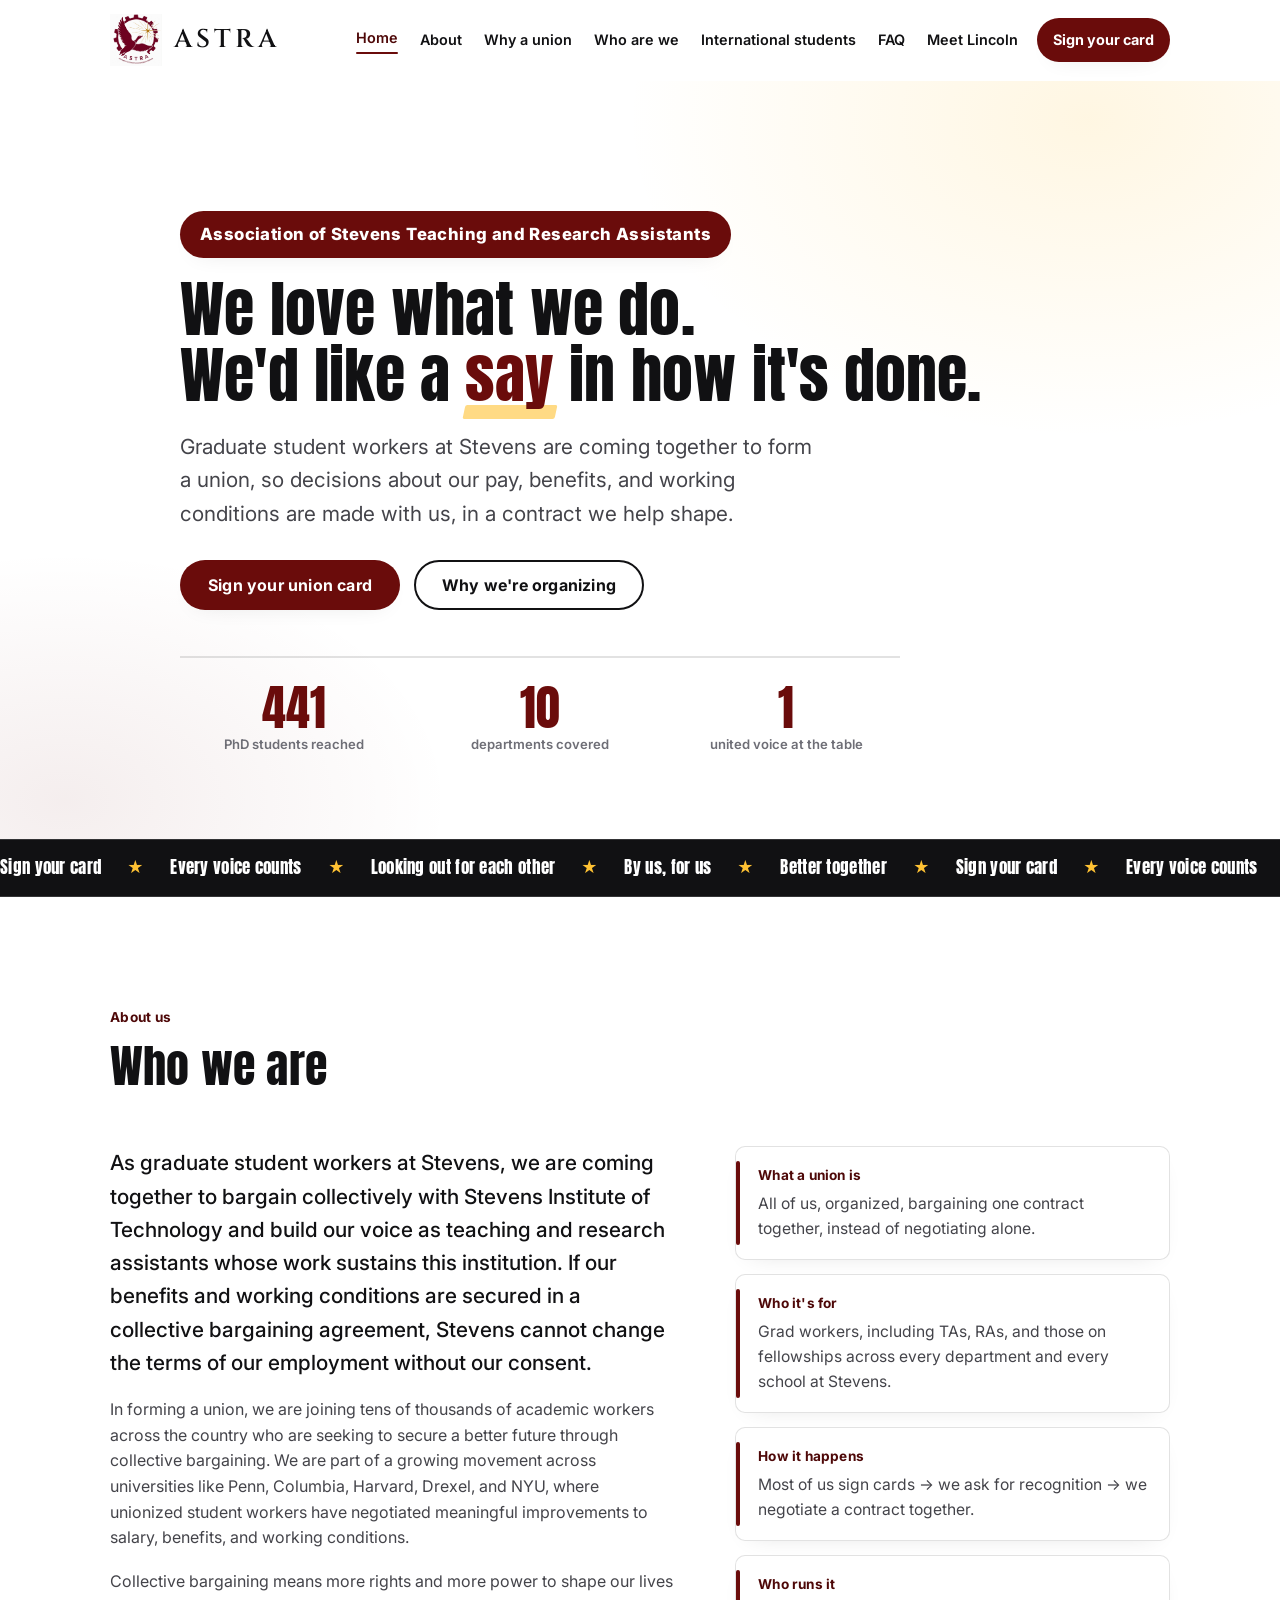
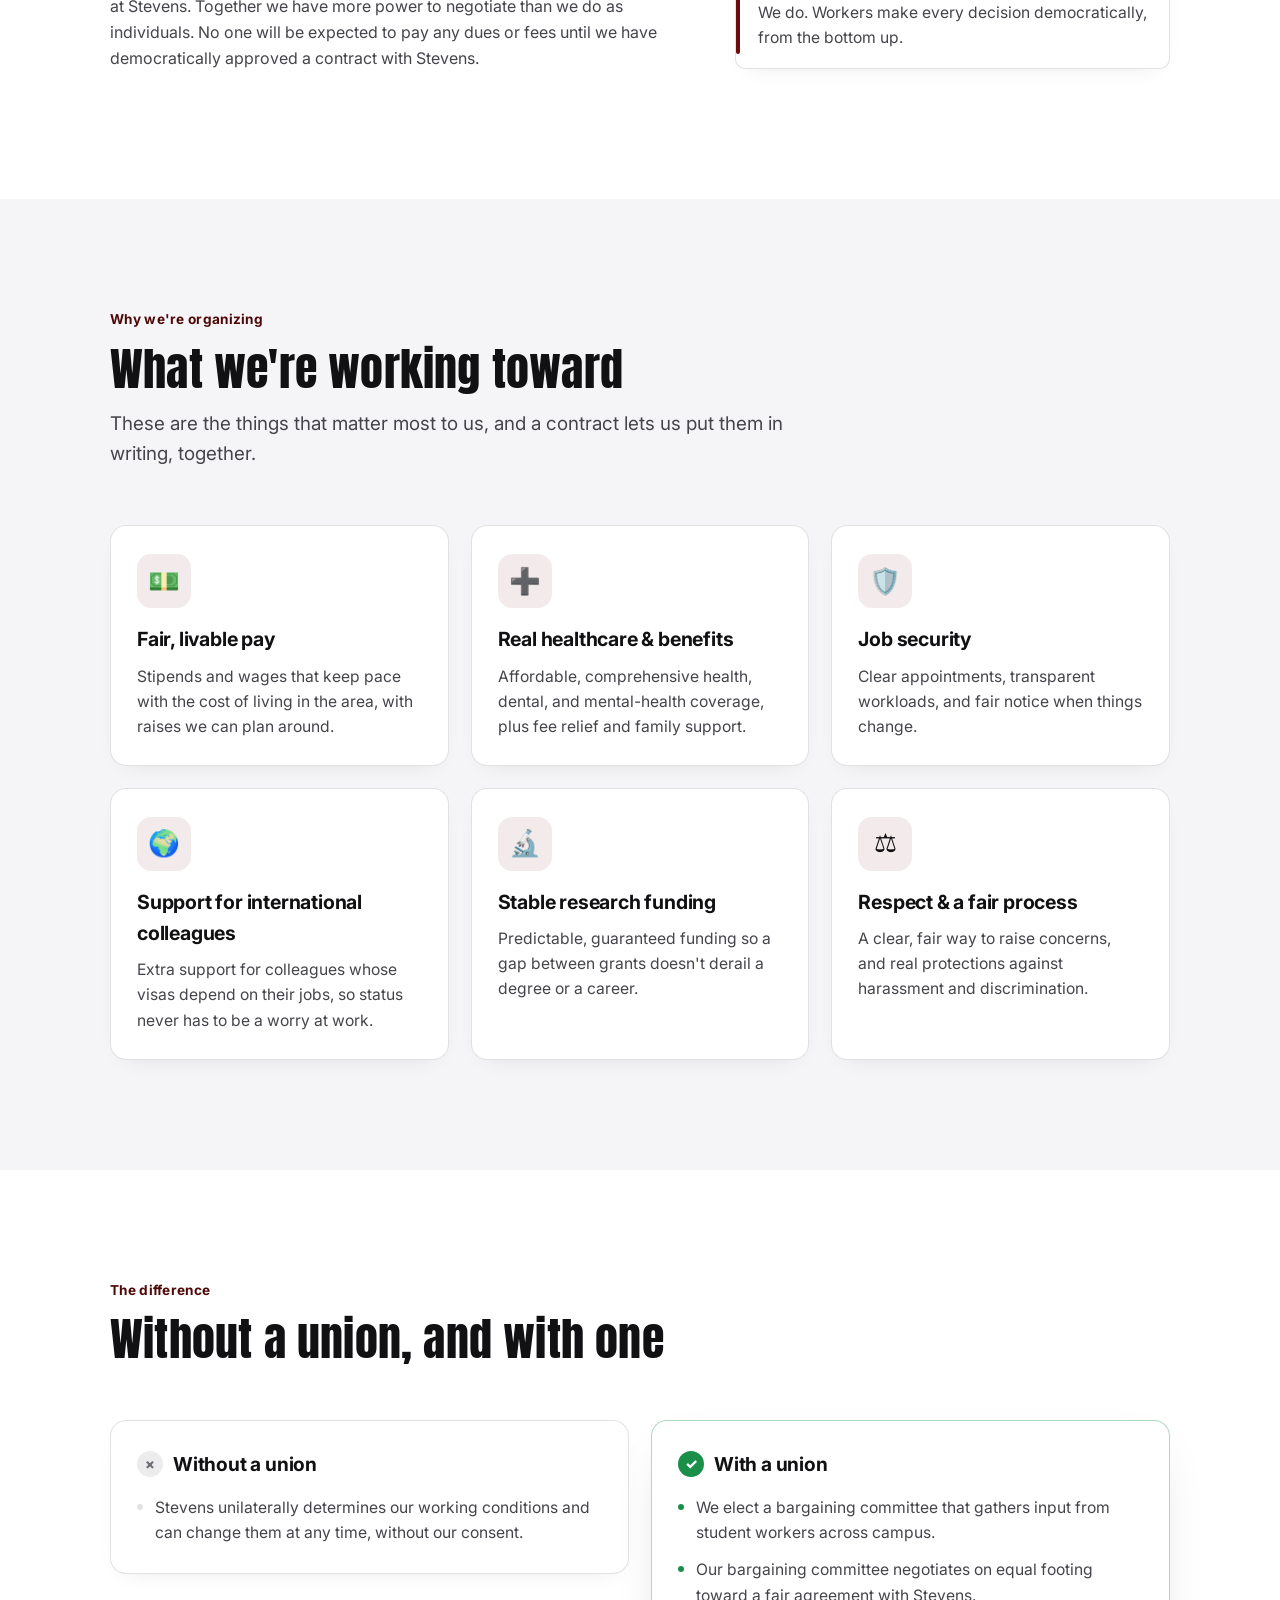
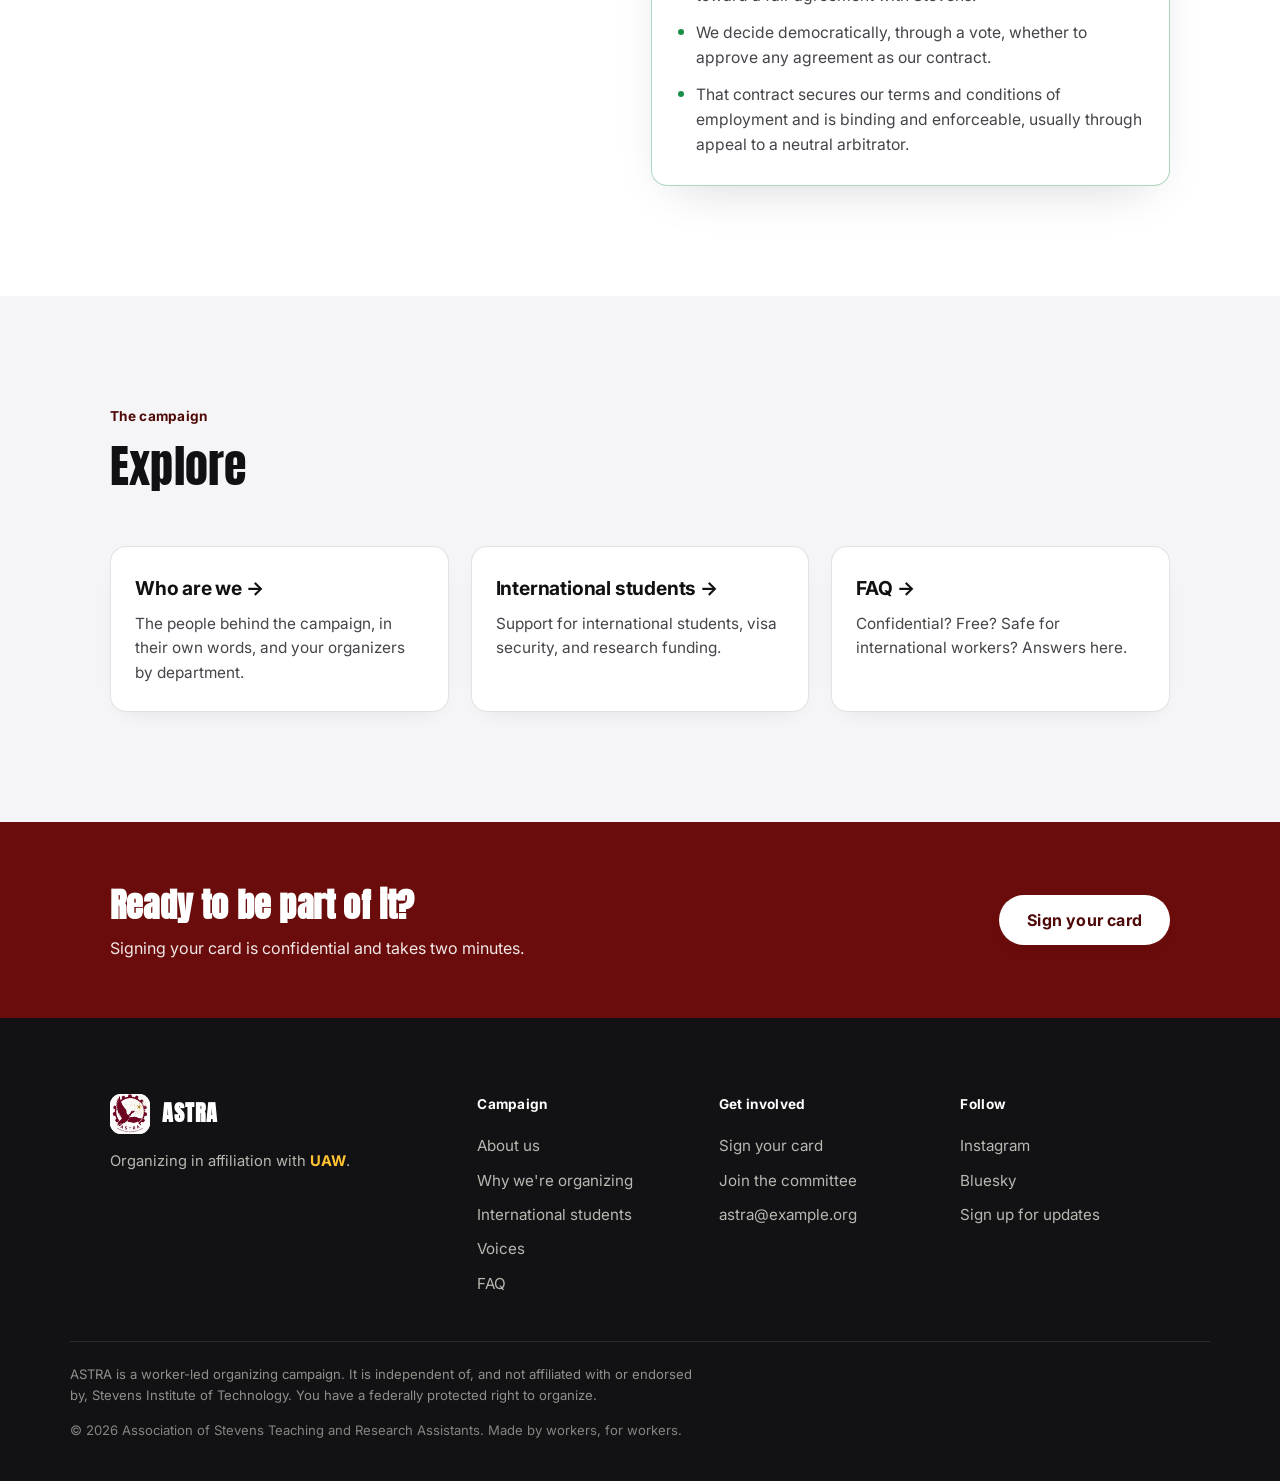
==== index.html @ e048efa9 "Update index.html" ====
<!DOCTYPE html>
<html lang="en">
<head>
  <meta charset="UTF-8" />
  <meta name="viewport" content="width=device-width, initial-scale=1.0" />
  <title>ASTRA: Association of Stevens Teaching and Research Assistants</title>
  <meta name="description" content="441 PhD students at Stevens organizing a union for a real voice over pay, benefits, and working conditions." />
  <meta name="theme-color" content="#ffffff" />
  <link rel="preconnect" href="https://fonts.googleapis.com" />
  <link rel="preconnect" href="https://fonts.gstatic.com" crossorigin />
  <link href="https://fonts.googleapis.com/css2?family=Anton&family=Cinzel:wght@500;600;700&family=Inter:wght@400;500;600;700;800&display=swap" rel="stylesheet" />
  <link rel="stylesheet" href="styles.css" />
  <link rel="icon" href="assets/favicon.png" />
  <script>document.documentElement.classList.add('js');</script>
</head>
<body>
  <a class="skip-link" href="#main">Skip to content</a>
  <header class="site-header" id="top">
    <nav class="nav container" aria-label="Primary">
      <a class="brand" href="index.html" aria-label="ASTRA home">
        <span class="brand__mark" aria-hidden="true">
          <img class="brand__logo" src="assets/logo.png" alt="" onload="this.closest('.brand__mark').classList.add('has-logo')" onerror="this.style.display='none'" />
          <!-- Open-hand repulsor mark -->
          <svg viewBox="0 0 24 24" width="22" height="22" aria-hidden="true">
            <defs>
              <radialGradient id="rp1" cx="50%" cy="50%" r="50%">
                <stop offset="0%" stop-color="#ffffff"/>
                <stop offset="40%" stop-color="#ffe3a0"/>
                <stop offset="75%" stop-color="#ffc233" stop-opacity=".55"/>
                <stop offset="100%" stop-color="#ffc233" stop-opacity="0"/>
              </radialGradient>
            </defs>
            <g fill="currentColor">
              <rect x="5.7" y="3.9" width="2.1" height="8.4" rx="1.05" transform="rotate(-17 6.75 12.2)"/>
              <rect x="9.0" y="2.2" width="2.1" height="9.8" rx="1.05" transform="rotate(-5 10.05 12)"/>
              <rect x="12.2" y="2.5" width="2.1" height="9.5" rx="1.05" transform="rotate(6 13.25 12)"/>
              <rect x="15.1" y="4.2" width="2.05" height="7.9" rx="1.02" transform="rotate(17 16.1 12)"/>
              <rect x="1.8" y="10.0" width="2.2" height="6.4" rx="1.1" transform="rotate(-50 2.9 13.2)"/>
              <path d="M7.2 9.8h8.8a1.75 1.75 0 0 1 1.75 1.75v3.1a6.15 6.15 0 0 1-6.15 6.15A6.15 6.15 0 0 1 5.45 14.65v-3.1A1.75 1.75 0 0 1 7.2 9.8Z"/>
            </g>
            <circle class="repulsor-halo" cx="11.6" cy="14.6" r="5.6" fill="url(#rp1)"/>
            <circle cx="11.6" cy="14.6" r="2.7" fill="#5a0a09"/>
            <circle cx="11.6" cy="14.6" r="2.15" fill="#ffe3a0"/>
            <circle class="repulsor-core" cx="11.6" cy="14.6" r="1.35" fill="#ffffff"/>
          </svg>
        </span>
        <span class="brand__text">
          <strong>ASTRA</strong>
        </span>
      </a>

      <button class="nav__toggle" aria-expanded="false" aria-controls="nav-links" aria-label="Open menu">
        <span></span><span></span><span></span>
      </button>

      <div class="nav__links" id="nav-links">
        <a class="nav__link" href="index.html" aria-current="page">Home</a>
        <a class="nav__link" href="index.html#about">About</a>
        <a class="nav__link" href="index.html#issues">Why a union</a>
        <a class="nav__link" href="who-we-are.html">Who are we</a>
        <a class="nav__link" href="international.html">International students</a>
        <a class="nav__link" href="faq.html">FAQ</a>
        <a class="nav__link" href="meet-lincoln.html">Meet Lincoln</a>
        <a class="nav__cta" href="sign-card.html">Sign your card</a>
      </div>
    </nav>
  </header>
  <main id="main">
<section class="hero" id="hero">
      <div class="hero__bg" aria-hidden="true"></div>
      <div class="hero__inner container">
        <p class="hero__eyebrow">Association of Stevens Teaching and Research Assistants</p>
        <h1 class="hero__title">We love what we do.<br />We'd like a&nbsp;<span class="u-mark">say</span>&nbsp;in how it's done.</h1>
        <p class="hero__lede">
          Graduate student workers at Stevens are
          coming together to form a union, so decisions about our pay, benefits,
          and working conditions are made with us, in a contract we help shape.
        </p>
        <div class="hero__actions">
          <a class="btn btn--primary" href="sign-card.html">Sign your union card</a>
          <a class="btn btn--ghost" href="#issues">Why we're organizing</a>
        </div>

        <ul class="hero__stats" aria-label="Campaign at a glance">
          <!-- CUSTOMIZE the numbers below (data-count drives the count-up animation) -->
          <li class="stat">
            <span class="stat__num" data-count="441">0</span>
            <span class="stat__label">PhD students reached</span>
          </li>
          <li class="stat">
            <span class="stat__num" data-count="10">0</span>
            <span class="stat__label">departments covered</span>
          </li>
          <li class="stat">
            <span class="stat__num">1</span>
            <span class="stat__label">united voice at the table</span>
          </li>
        </ul>
      </div>
    </section>
<div class="marquee" aria-hidden="true">
      <div class="marquee__track">
        <span class="marquee__item">Sign your card</span><span class="marquee__star">★</span>
        <span class="marquee__item">Every voice counts</span><span class="marquee__star">★</span>
        <span class="marquee__item">Looking out for each other</span><span class="marquee__star">★</span>
        <span class="marquee__item">By us, for us</span><span class="marquee__star">★</span>
        <span class="marquee__item">Better together</span><span class="marquee__star">★</span>
        <!-- duplicate for seamless loop -->
        <span class="marquee__item">Sign your card</span><span class="marquee__star">★</span>
        <span class="marquee__item">Every voice counts</span><span class="marquee__star">★</span>
        <span class="marquee__item">Looking out for each other</span><span class="marquee__star">★</span>
        <span class="marquee__item">By us, for us</span><span class="marquee__star">★</span>
        <span class="marquee__item">Better together</span><span class="marquee__star">★</span>
      </div>
    </div>
<section class="section about" id="about">
      <div class="container">
        <div class="section__head reveal">
          <p class="section__eyebrow">About us</p>
          <h2 class="section__title">Who we are</h2>
        </div>
        <div class="about__grid">
          <div class="about__text reveal">
            <p class="lead">
              As graduate student workers at Stevens, we are coming together to
              bargain collectively with Stevens Institute of Technology and build
              our voice as teaching and research assistants whose work sustains
              this institution. If our benefits and working conditions are secured
              in a collective bargaining agreement, Stevens cannot change the terms
              of our employment without our consent.
            </p>
            <p>
              In forming a union, we are joining tens of thousands of academic
              workers across the country who are seeking to secure a better future
              through collective bargaining. We are part of a growing movement across
              universities like Penn, Columbia, Harvard, Drexel, and NYU, where
              unionized student workers have negotiated meaningful improvements to
              salary, benefits, and working conditions.
            </p>
            <p>
              Collective bargaining means more rights and more power to shape our
              lives at Stevens. Together we have more power to negotiate than we do
              as individuals. No one will be expected to pay any dues or fees until
              we have democratically approved a contract with Stevens.
            </p>
          </div>
          <ul class="about__points reveal">
            <li class="point">
              <span class="point__k">What a union is</span>
              <span class="point__v">All of us, organized, bargaining one contract together, instead of negotiating alone.</span>
            </li>
            <li class="point">
              <span class="point__k">Who it's for</span>
              <span class="point__v">Grad workers, including TAs, RAs, and those on fellowships across every department and every school at Stevens.</span>
            </li>
            <li class="point">
              <span class="point__k">How it happens</span>
              <span class="point__v">Most of us sign cards &rarr; we ask for recognition &rarr; we negotiate a contract together.</span>
            </li>
            <li class="point">
              <span class="point__k">Who runs it</span>
              <span class="point__v">We do. Workers make every decision democratically, from the bottom up.</span>
            </li>
          </ul>
        </div>
      </div>
    </section><section class="section issues" id="issues">
      <div class="container">
        <div class="section__head reveal">
          <p class="section__eyebrow">Why we're organizing</p>
          <h2 class="section__title">What we're working toward</h2>
          <p class="section__intro">These are the things that matter most to us, and a contract lets us put them in writing, together.</p>
        </div>

        <div class="issue-grid">
          <article class="issue reveal">
            <span class="issue__icon" aria-hidden="true">💵</span>
            <h3 class="issue__title">Fair, livable pay</h3>
            <p class="issue__desc">Stipends and wages that keep pace with the cost of living in the area, with raises we can plan around.</p>
          </article>
          <article class="issue reveal">
            <span class="issue__icon" aria-hidden="true">➕</span>
            <h3 class="issue__title">Real healthcare &amp; benefits</h3>
            <p class="issue__desc">Affordable, comprehensive health, dental, and mental-health coverage, plus fee relief and family support.</p>
          </article>
          <article class="issue reveal">
            <span class="issue__icon" aria-hidden="true">🛡️</span>
            <h3 class="issue__title">Job security</h3>
            <p class="issue__desc">Clear appointments, transparent workloads, and fair notice when things change.</p>
          </article>
          <article class="issue reveal">
            <span class="issue__icon" aria-hidden="true">🌍</span>
            <h3 class="issue__title">Support for international colleagues</h3>
            <p class="issue__desc">Extra support for colleagues whose visas depend on their jobs, so status never has to be a worry at work.</p>
          </article>
          <article class="issue reveal">
            <span class="issue__icon" aria-hidden="true">🔬</span>
            <h3 class="issue__title">Stable research funding</h3>
            <p class="issue__desc">Predictable, guaranteed funding so a gap between grants doesn't derail a degree or a career.</p>
          </article>
          <article class="issue reveal">
            <span class="issue__icon" aria-hidden="true">⚖️</span>
            <h3 class="issue__title">Respect &amp; a fair process</h3>
            <p class="issue__desc">A clear, fair way to raise concerns, and real protections against harassment and discrimination.</p>
          </article>
        </div>
      </div>
    </section><section class="section compare" id="compare">
      <div class="container">
        <div class="section__head reveal">
          <p class="section__eyebrow">The difference</p>
          <h2 class="section__title">Without a union, and with one</h2>
        </div>
        <div class="compare__grid">
          <article class="compare__card compare__card--without reveal">
            <h3><span class="compare__mark" aria-hidden="true">&times;</span> Without a union</h3>
            <ul class="compare__list">
              <li>Stevens unilaterally determines our working conditions and can change them at any time, without our consent.</li>
            </ul>
          </article>
          <article class="compare__card compare__card--with reveal">
            <h3><span class="compare__mark compare__mark--yes" aria-hidden="true">&#10003;</span> With a union</h3>
            <ul class="compare__list">
              <li>We elect a bargaining committee that gathers input from student workers across campus.</li>
              <li>Our bargaining committee negotiates on equal footing toward a fair agreement with Stevens.</li>
              <li>We decide democratically, through a vote, whether to approve any agreement as our contract.</li>
              <li>That contract secures our terms and conditions of employment and is binding and enforceable, usually through appeal to a neutral arbitrator.</li>
            </ul>
          </article>
        </div>
      </div>
    </section>

    <section class="section explore-section">
      <div class="container">
        <div class="section__head">
          <p class="section__eyebrow">The campaign</p>
          <h2 class="section__title">Explore</h2>
        </div>
        <div class="explore-grid">
          <a class="explore-card" href="who-we-are.html"><h3>Who are we &rarr;</h3><p>The people behind the campaign, in their own words, and your organizers by department.</p></a>
          <a class="explore-card" href="international.html"><h3>International students &rarr;</h3><p>Support for international students, visa security, and research funding.</p></a>
          <a class="explore-card" href="faq.html"><h3>FAQ &rarr;</h3><p>Confidential? Free? Safe for international workers? Answers here.</p></a>
        </div>
      </div>
    </section>

    <section class="cta-band">
      <div class="container cta-band__inner">
        <div>
          <h2 class="cta-band__title">Ready to be part of it?</h2>
          <p class="cta-band__text">Signing your card is confidential and takes two minutes.</p>
        </div>
        <a class="btn btn--light" href="sign-card.html">Sign your card</a>
      </div>
    </section>
  </main>
  <footer class="footer">
    <div class="container footer__grid">
      <div class="footer__brand">
        <span class="brand brand--footer">
          <span class="brand__mark" aria-hidden="true">
          <img class="brand__logo" src="assets/logo.png" alt="" onload="this.closest('.brand__mark').classList.add('has-logo')" onerror="this.style.display='none'" />
            <svg viewBox="0 0 24 24" width="20" height="20" aria-hidden="true">
              <defs>
                <radialGradient id="rp2" cx="50%" cy="50%" r="50%">
                  <stop offset="0%" stop-color="#ffffff"/>
                  <stop offset="40%" stop-color="#ffe3a0"/>
                  <stop offset="75%" stop-color="#ffc233" stop-opacity=".55"/>
                  <stop offset="100%" stop-color="#ffc233" stop-opacity="0"/>
                </radialGradient>
              </defs>
              <g fill="currentColor">
                <rect x="5.7" y="3.9" width="2.1" height="8.4" rx="1.05" transform="rotate(-17 6.75 12.2)"/>
                <rect x="9.0" y="2.2" width="2.1" height="9.8" rx="1.05" transform="rotate(-5 10.05 12)"/>
                <rect x="12.2" y="2.5" width="2.1" height="9.5" rx="1.05" transform="rotate(6 13.25 12)"/>
                <rect x="15.1" y="4.2" width="2.05" height="7.9" rx="1.02" transform="rotate(17 16.1 12)"/>
                <rect x="1.8" y="10.0" width="2.2" height="6.4" rx="1.1" transform="rotate(-50 2.9 13.2)"/>
                <path d="M7.2 9.8h8.8a1.75 1.75 0 0 1 1.75 1.75v3.1a6.15 6.15 0 0 1-6.15 6.15A6.15 6.15 0 0 1 5.45 14.65v-3.1A1.75 1.75 0 0 1 7.2 9.8Z"/>
              </g>
              <circle class="repulsor-halo" cx="11.6" cy="14.6" r="5.6" fill="url(#rp2)"/>
              <circle cx="11.6" cy="14.6" r="2.7" fill="#5a0a09"/>
              <circle cx="11.6" cy="14.6" r="2.15" fill="#ffe3a0"/>
              <circle class="repulsor-core" cx="11.6" cy="14.6" r="1.35" fill="#ffffff"/>
            </svg>
          </span>
          <span class="brand__text"><strong>ASTRA</strong></span>
        </span>
        <p class="footer__aff">
          <!-- CUSTOMIZE: [UNION AFFILIATION] -->
          Organizing in affiliation with <strong>UAW</strong>.
        </p>
      </div>

      <nav class="footer__col" aria-label="Site">
        <h4>Campaign</h4>
        <a href="index.html#about">About us</a>
        <a href="index.html#issues">Why we're organizing</a>
        <a href="international.html">International students</a>
        <a href="who-we-are.html#voices">Voices</a>
        <a href="faq.html">FAQ</a>
      </nav>

      <div class="footer__col">
        <h4>Get involved</h4>
        <a href="sign-card.html">Sign your card</a>
        <a href="get-involved.html">Join the committee</a>
        <!-- CUSTOMIZE: [CONTACT] -->
        <a href="mailto:astra@example.org">astra@example.org</a>
      </div>

      <div class="footer__col">
        <h4>Follow</h4>
        <!-- CUSTOMIZE social links -->
        <a href="#" rel="noopener">Instagram</a>
        <a href="#" rel="noopener">Bluesky</a>
        <a href="#" rel="noopener">Sign up for updates</a>
      </div>
    </div>

    <div class="container footer__bottom">
      <p class="footer__disclaimer">
        ASTRA is a worker-led organizing campaign. It is independent of, and not
        affiliated with or endorsed by, Stevens Institute of Technology. You have
        a federally protected right to organize.
      </p>
      <p class="footer__copy">© <span id="year">2026</span> Association of Stevens Teaching and Research Assistants. Made by workers, for workers.</p>
    </div>
  </footer>
  <script src="script.js" defer></script>
</body>
</html>
---- styles.css ----
/* =============================================================================
   ASTRA - Association of Stevens Teaching and Research Assistants
   Design language: modern and clean. White ground, vivid red accent.
   Palette is themeable via the :root tokens below (CUSTOMIZE colors here).
   ========================================================================== */

:root {
  --red:        #6a0c0b;   /* vivid red / primary accent */
  --red-deep:   #4e0808;
  --ink:        #111113;   /* near-black */
  --ink-soft:   #44444a;
  --paper:      #ffffff;   /* clean white */
  --paper-2:    #f5f5f7;   /* light grey for alternating sections */
  --gold:       #ffc233;   /* vivid amber / highlight */
  --green:      #1a8f4a;   /* positive / with-a-union */
  --muted:      #6e6e76;
  --line:       rgba(17, 17, 19, 0.12);
  --white:      #ffffff;

  --maxw: 1140px;
  --radius: 16px;
  --radius-sm: 10px;
  --shadow: 0 18px 50px -24px rgba(17, 17, 19, 0.22);
  --shadow-sm: 0 8px 24px -16px rgba(17, 17, 19, 0.16);

  --font-display: "Anton", "Arial Narrow", system-ui, sans-serif;
  --font-brand: "Cinzel", "Cormorant Garamond", Georgia, "Times New Roman", serif;
  --font-body: "Inter", system-ui, -apple-system, Segoe UI, Roboto, sans-serif;

  --ease: cubic-bezier(0.22, 1, 0.36, 1);
}

/* ----------------------------- Reset / base ----------------------------- */
* { box-sizing: border-box; }
html { scroll-behavior: smooth; -webkit-text-size-adjust: 100%; }
@media (prefers-reduced-motion: reduce) {
  html { scroll-behavior: auto; }
  *, *::before, *::after { animation-duration: 0.001ms !important; transition-duration: 0.001ms !important; }
}

body {
  margin: 0;
  font-family: var(--font-body);
  color: var(--ink);
  background: var(--paper);
  line-height: 1.6;
  -webkit-font-smoothing: antialiased;
  overflow-x: hidden;
}

img, svg { max-width: 100%; display: block; }
a { color: var(--red-deep); text-decoration-thickness: 1.5px; text-underline-offset: 2px; }

.container { width: 100%; max-width: var(--maxw); margin-inline: auto; padding-inline: clamp(20px, 5vw, 40px); }

.skip-link {
  position: absolute; left: 12px; top: -60px; z-index: 200;
  background: var(--ink); color: #fff; padding: 10px 16px; border-radius: 8px;
  transition: top 0.2s var(--ease); text-decoration: none; font-weight: 700;
}
.skip-link:focus { top: 12px; }

:focus-visible { outline: 3px solid var(--gold); outline-offset: 2px; border-radius: 4px; }

/* ----------------------------- Headings --------------------------------- */
.section__title {
  font-family: var(--font-display);
  font-weight: 400;
  letter-spacing: 0.2px;
  line-height: 1.08;
  font-size: clamp(1.9rem, 4.6vw, 2.9rem);
  margin: 0;
}
.section__title--light { color: var(--paper); }

/* ----------------------------- Buttons ---------------------------------- */
.btn {
  --btn-bg: var(--ink);
  --btn-fg: #fff;
  display: inline-flex; align-items: center; justify-content: center; gap: 6px;
  font-family: var(--font-body); font-weight: 700; font-size: 1rem;
  letter-spacing: 0.2px;
  padding: 15px 26px; border-radius: 999px; border: 2px solid transparent;
  background: var(--btn-bg); color: var(--btn-fg); cursor: pointer;
  text-decoration: none; line-height: 1;
  transition: transform 0.18s var(--ease), box-shadow 0.18s var(--ease), background 0.18s var(--ease), color 0.18s var(--ease);
  box-shadow: var(--shadow-sm);
}
.btn:hover { transform: translateY(-2px); box-shadow: 0 14px 30px -16px rgba(17,17,19,.28); }
.btn:active { transform: translateY(0); }
.btn--primary { --btn-bg: var(--red); --btn-fg: #fff; }
.btn--primary:hover { --btn-bg: var(--red-deep); }
.btn--ghost { --btn-bg: transparent; --btn-fg: var(--ink); border-color: var(--ink); box-shadow: none; }
.btn--ghost:hover { --btn-bg: var(--ink); --btn-fg: #fff; }
.btn--outline { --btn-bg: transparent; --btn-fg: #fff; border-color: rgba(255,255,255,.6); box-shadow: none; }
.btn--outline:hover { --btn-bg: #fff; --btn-fg: var(--ink); border-color: #fff; }
.btn--block { width: 100%; }

/* ============================== HEADER ================================= */
.site-header {
  position: sticky; top: 0; z-index: 100;
  background: color-mix(in srgb, var(--paper) 82%, transparent);
  backdrop-filter: saturate(140%) blur(10px);
  border-bottom: 1px solid transparent;
  transition: border-color 0.25s var(--ease), background 0.25s var(--ease), box-shadow 0.25s var(--ease);
}
.site-header.is-stuck { border-bottom-color: var(--line); box-shadow: 0 6px 24px -20px rgba(0,0,0,.25); }

.nav { display: flex; align-items: center; gap: 18px; padding-block: 14px; }

.brand { display: inline-flex; align-items: center; gap: 12px; text-decoration: none; color: var(--ink); margin-right: auto; }
.brand__mark {
  display: grid; place-items: center; width: 40px; height: 40px; flex: none;
  background: var(--red); color: #fff; border-radius: 11px; box-shadow: var(--shadow-sm);
  transform: rotate(-3deg);
}
.brand__text { display: flex; flex-direction: column; line-height: 1.05; }
.brand__text strong { font-family: var(--font-display); font-size: 1.35rem; letter-spacing: 1px; }
.brand__text small { font-size: 0.72rem; color: var(--muted); letter-spacing: 0.4px; font-weight: 600; }

.nav__links { display: flex; align-items: center; gap: 8px; }
.nav__link {
  color: var(--ink); text-decoration: none; font-weight: 600; font-size: 0.95rem; white-space: nowrap;
  padding: 9px 12px; border-radius: 8px; transition: background 0.18s var(--ease), color 0.18s var(--ease);
}
.nav__link:hover { background: rgba(17,17,19,.05); }
.nav__cta {
  margin-left: 6px; background: var(--red); color: #fff; text-decoration: none;
  font-weight: 700; padding: 11px 18px; border-radius: 999px; font-size: 0.95rem;
  white-space: nowrap; flex: none;
  box-shadow: var(--shadow-sm); transition: transform 0.18s var(--ease), background 0.18s var(--ease);
}
.nav__cta:hover { background: var(--red-deep); transform: translateY(-2px); }

.nav__toggle {
  display: none; flex-direction: column; gap: 5px; width: 44px; height: 44px;
  border: 0; background: transparent; cursor: pointer; padding: 10px; border-radius: 10px;
}
.nav__toggle span { height: 3px; width: 100%; background: var(--ink); border-radius: 2px; transition: transform 0.25s var(--ease), opacity 0.2s var(--ease); }
.nav__toggle[aria-expanded="true"] span:nth-child(1) { transform: translateY(8px) rotate(45deg); }
.nav__toggle[aria-expanded="true"] span:nth-child(2) { opacity: 0; }
.nav__toggle[aria-expanded="true"] span:nth-child(3) { transform: translateY(-8px) rotate(-45deg); }

/* ============================== HERO ================================== */
.hero { position: relative; overflow: hidden; padding: clamp(56px, 11vw, 130px) 0 clamp(40px, 7vw, 84px); }
.hero__bg {
  position: absolute; inset: 0; z-index: 0;
  background:
    radial-gradient(60% 70% at 85% 5%, rgba(255,194,51,.14), transparent 60%),
    radial-gradient(55% 60% at 5% 95%, rgba(106,12,11,.07), transparent 55%),
    var(--paper);
}
/* subtle diagonal poster stripes */
.hero__bg::after {
  content: ""; display: none;
}
.hero__inner { position: relative; z-index: 1; max-width: 1000px; }
.hero__eyebrow {
  display: inline-block; margin: 0 0 18px; font-weight: 800; letter-spacing: 0.4px;
  font-size: 1.05rem; color: #fff;
  background: var(--red); padding: 10px 20px; border-radius: 999px;
  box-shadow: var(--shadow-sm);
}
.hero__title {
  font-family: var(--font-display); font-weight: 400;
  font-size: clamp(2.1rem, 5.2vw, 3.9rem); line-height: 1.06; letter-spacing: 0.2px;
  margin: 0 0 22px; color: var(--ink);
}
.u-mark { position: relative; color: var(--red); white-space: nowrap; }
.u-mark::after {
  content: ""; position: absolute; left: -2%; right: -2%; bottom: 0.06em; height: 0.22em;
  background: var(--gold); opacity: .6; z-index: -1; transform: skewX(-12deg); border-radius: 2px;
}
.hero__lede { font-size: clamp(1.05rem, 2.2vw, 1.3rem); max-width: 640px; color: var(--ink-soft); margin: 0 0 30px; }
.hero__actions { display: flex; flex-wrap: wrap; gap: 14px; margin-bottom: 46px; }

.hero__stats {
  display: grid; grid-template-columns: repeat(3, 1fr); gap: 18px;
  list-style: none; margin: 0; padding: 26px 0 0; border-top: 2px solid var(--line); max-width: 720px;
}
.stat { display: flex; flex-direction: column; gap: 2px; align-items: center; text-align: center; }
.stat__num { font-family: var(--font-display); font-size: clamp(2rem, 5vw, 3rem); color: var(--red); line-height: 1; }
.stat__label { font-size: 0.82rem; color: var(--muted); font-weight: 600; }

/* ============================== MARQUEE =============================== */
.marquee { background: var(--ink); color: var(--paper); overflow: hidden; padding: 14px 0; border-block: 1px solid rgba(255,255,255,.15); }
.marquee__track { display: inline-flex; align-items: center; gap: 26px; white-space: nowrap; will-change: transform; animation: scroll-x 26s linear infinite; }
.marquee:hover .marquee__track { animation-play-state: paused; }
.marquee__item { font-family: var(--font-display); letter-spacing: 0.3px; font-size: 1.05rem; }
.marquee__star { color: var(--gold); font-size: 1rem; }
@keyframes scroll-x { from { transform: translateX(0); } to { transform: translateX(-50%); } }

/* ============================== SECTIONS ============================== */
.section { padding: clamp(56px, 9vw, 110px) 0; }
.section__head { max-width: 720px; margin-bottom: clamp(32px, 5vw, 56px); }
.section__eyebrow {
  font-weight: 700; letter-spacing: 0.3px; font-size: 0.85rem;
  color: var(--red-deep); margin: 0 0 12px;
}
.section__eyebrow--light { color: rgba(255,255,255,.88); }
.section__intro { font-size: clamp(1rem, 2vw, 1.18rem); color: var(--ink-soft); margin: 16px 0 0; }
.lead, .about__text .lead { font-size: clamp(1.1rem, 2.2vw, 1.3rem); font-weight: 500; color: var(--ink); }

/* ------------------------------- About -------------------------------- */
.about { background: var(--paper); }
.about__grid { display: grid; grid-template-columns: 1.3fr 1fr; gap: clamp(28px, 5vw, 60px); align-items: start; }
.about__text p { margin: 0 0 18px; color: var(--ink-soft); }
.about__points { list-style: none; margin: 0; padding: 0; display: grid; gap: 14px; }
.point {
  background: var(--white); border: 1px solid var(--line); border-radius: var(--radius-sm);
  padding: 18px 20px; box-shadow: var(--shadow-sm); position: relative; padding-left: 22px;
}
.point::before { content: ""; position: absolute; left: 0; top: 14px; bottom: 14px; width: 4px; background: var(--red); border-radius: 4px; }
.point__k { display: block; font-weight: 700; font-size: 0.85rem; letter-spacing: 0.2px; color: var(--red-deep); margin-bottom: 4px; }
.point__v { display: block; color: var(--ink-soft); font-size: 0.98rem; }

/* ------------------------------- Issues ------------------------------- */
.issues { background: var(--paper-2); }
.issue-grid { display: grid; grid-template-columns: repeat(3, 1fr); gap: 22px; }
.issue {
  background: var(--white); border: 1px solid var(--line); border-radius: var(--radius);
  padding: 28px 26px 26px; box-shadow: var(--shadow-sm);
  transition: transform 0.22s var(--ease), box-shadow 0.22s var(--ease), border-color 0.22s var(--ease);
}
.issue:hover { transform: translateY(-5px); box-shadow: var(--shadow); border-color: rgba(106,12,11,.35); }
.issue__icon {
  display: grid; place-items: center; width: 54px; height: 54px; font-size: 1.6rem;
  background: rgba(106,12,11,.08); border-radius: 14px; margin-bottom: 16px;
}
.issue__title { font-size: 1.22rem; margin: 0 0 8px; letter-spacing: -0.2px; }
.issue__desc { margin: 0; color: var(--ink-soft); font-size: 0.98rem; }

/* --------------------- International / Funding ------------------------ */
.intl { background: var(--ink); color: var(--paper); }
.intl .section__title { color: var(--paper); }
.intl .section__intro { color: rgba(250,246,239,.78); }
.intl__grid { display: grid; grid-template-columns: repeat(3, 1fr); gap: 22px; }
.intl__card {
  background: linear-gradient(180deg, rgba(255,255,255,.06), rgba(255,255,255,.02));
  border: 1px solid rgba(255,255,255,.12); border-radius: var(--radius);
  padding: 28px 26px; backdrop-filter: blur(2px);
}
.intl__card h3 { font-size: 1.18rem; margin: 0 0 12px; color: #fff; }
.intl__card h3::before { content: "\2605"; color: var(--gold); margin-right: 8px; }
.intl__card p { margin: 0; color: rgba(250,246,239,.8); font-size: 0.98rem; }
.intl__note {
  margin-top: 28px; padding: 20px 24px; border-radius: var(--radius-sm);
  background: rgba(255,194,51,.10); border: 1px solid rgba(255,194,51,.30); color: var(--paper);
}
.intl__note strong { color: var(--gold); display: block; margin-bottom: 4px; }
.intl__note a { color: var(--gold); font-weight: 700; }

/* ------------------------------- Voices ------------------------------- */
.voices { background: var(--paper); }
.voices__grid { display: grid; grid-template-columns: repeat(3, 1fr); gap: 22px; }
.quote {
  margin: 0; background: var(--white); border: 1px solid var(--line); border-radius: var(--radius);
  padding: 30px 28px; box-shadow: var(--shadow-sm); position: relative;
  display: flex; flex-direction: column;
}
.quote::before {
  content: "\201C"; position: absolute; top: 8px; right: 22px;
  font-family: var(--font-display); font-size: 4.5rem; color: rgba(106,12,11,.14); line-height: 1;
}
.quote__text { margin: 0 0 22px; font-size: 0.98rem; line-height: 1.55; color: var(--ink); font-weight: 500; flex: 1 1 auto; }
.quote__person { display: flex; align-items: center; gap: 12px; }
.quote__avatar {
  display: grid; place-items: center; width: 46px; height: 46px; flex: none;
  background: var(--ink); color: #fff; border-radius: 50%; font-weight: 800; font-size: 0.9rem;
}
.quote__person strong { display: block; font-size: 0.98rem; }
.quote__person small { color: var(--muted); font-size: 0.84rem; }

/* ----------------------- Organizing committee ------------------------ */
.committee { background: var(--paper-2); }
.leaders__grid { display: grid; grid-template-columns: repeat(3, 1fr); gap: 24px; }
.leader {
  background: var(--white); border: 1px solid var(--line); border-radius: var(--radius);
  padding: 32px 24px 26px; text-align: center; box-shadow: var(--shadow-sm);
  transition: transform 0.22s var(--ease), box-shadow 0.22s var(--ease), border-color 0.22s var(--ease);
}
.leader:hover { transform: translateY(-5px); box-shadow: var(--shadow); border-color: rgba(106,12,11,.3); }
.leader__photo {
  position: relative; width: 116px; height: 116px; margin: 0 auto 18px;
  border-radius: 50%; overflow: hidden; display: grid; place-items: center;
  background: var(--ink); color: #fff;
  font-family: var(--font-display); font-size: 2.1rem; letter-spacing: 1px;
  box-shadow: 0 0 0 4px var(--white), 0 0 0 6px rgba(106, 12, 11, 0.3);
}
.leader__photo::before { content: attr(data-initials); }
.leader__photo img { position: absolute; inset: 0; width: 100%; height: 100%; object-fit: cover; }
.leader__name { font-size: 1.22rem; margin: 0 0 5px; letter-spacing: -0.2px; }
.leader__role {
  margin: 0; font-weight: 700; font-size: 0.85rem;
  letter-spacing: 0.2px; color: var(--red-deep);
}
.leader__dept { margin: 5px 0 0; color: var(--muted); font-size: 0.92rem; }
.committee__note { text-align: center; margin: 36px 0 0; font-weight: 600; color: var(--ink-soft); }
.committee__note a { color: var(--red-deep); font-weight: 700; text-decoration: none; }
.committee__note a:hover { text-decoration: underline; }

/* ---------------------- Authorization card / CTA ---------------------- */
.card-cta { background: var(--red); color: #fff; position: relative; overflow: hidden; }
.card-cta::before {
  content: ""; display: none;
}
.card-cta__inner { position: relative; display: grid; grid-template-columns: 1.1fr 0.9fr; gap: clamp(30px, 5vw, 56px); align-items: start; }
.card-cta__lede { font-size: 1.1rem; color: rgba(255,255,255,.92); margin: 14px 0 26px; }
.card-cta__lede em { color: #ffd166; font-style: normal; font-weight: 700; }
.card-steps { list-style: none; margin: 0 0 24px; padding: 0; display: grid; gap: 12px; }
.step { display: flex; align-items: center; gap: 14px; font-weight: 600; }
.step__n {
  display: grid; place-items: center; width: 34px; height: 34px; flex: none;
  background: #fff; color: var(--red); border-radius: 50%; font-family: var(--font-display); font-size: 1.05rem;
}
.card-cta__assure { font-size: 0.92rem; color: rgba(255,255,255,.9); background: rgba(0,0,0,.18); padding: 14px 16px; border-radius: var(--radius-sm); }
.card-cta__assure strong { color: #ffd166; }

.card-form { background: var(--white); color: var(--ink); border-radius: var(--radius); padding: clamp(24px, 4vw, 34px); box-shadow: var(--shadow); }
.card-form__title { margin: 0 0 18px; font-size: 1.3rem; }
.field { margin-bottom: 16px; }
.field label { display: block; font-weight: 700; font-size: 0.86rem; margin-bottom: 6px; }
.field input, .field select, .signup__row input {
  width: 100%; padding: 13px 14px; border: 1.5px solid var(--line); border-radius: 10px;
  font: inherit; color: var(--ink); background: var(--paper); transition: border-color 0.18s var(--ease), box-shadow 0.18s var(--ease);
}
.field input:focus, .field select:focus, .signup__row input:focus {
  outline: none; border-color: var(--red); box-shadow: 0 0 0 3px rgba(106,12,11,.14); background: #fff;
}
.field--row { display: grid; grid-template-columns: 1fr 1fr; gap: 14px; }
.field--row > div { margin: 0; }
.check { display: flex; align-items: flex-start; gap: 10px; font-size: 0.9rem; color: var(--ink-soft); margin: 4px 0 20px; cursor: pointer; }
.check input { margin-top: 3px; width: 18px; height: 18px; accent-color: var(--red); flex: none; }
.form__note { margin: 14px 0 0; font-size: 0.9rem; font-weight: 600; min-height: 1.2em; }
.form__note.is-ok { color: var(--red-deep); }
.form__note.is-err { color: var(--red); }
.card-form.is-done { text-align: center; }

/* -------------------------------- FAQ --------------------------------- */
.faq { background: var(--paper-2); }
.faq__list { max-width: 820px; }
.faq__item {
  background: var(--white); border: 1px solid var(--line); border-radius: var(--radius-sm);
  margin-bottom: 12px; box-shadow: var(--shadow-sm); overflow: hidden;
}
.faq__item summary {
  list-style: none; cursor: pointer; padding: 18px 54px 18px 22px; position: relative;
  font-weight: 700; font-size: 1.04rem; color: var(--ink);
}
.faq__item summary::-webkit-details-marker { display: none; }
.faq__item summary::after {
  content: "+"; position: absolute; right: 20px; top: 50%; transform: translateY(-50%);
  font-family: var(--font-display); font-size: 1.5rem; color: var(--red); transition: transform 0.25s var(--ease);
  line-height: 1;
}
.faq__item[open] summary::after { content: "\2013"; }
.faq__item[open] summary { color: var(--red-deep); }
.faq__a { padding: 0 22px 20px; }
.faq__a p { margin: 0; color: var(--ink-soft); }

/* --------------------------- Get involved ----------------------------- */
.involved { background: var(--ink); color: var(--paper); }
.involved__grid { display: grid; grid-template-columns: 1.1fr 0.9fr; gap: clamp(30px, 5vw, 56px); align-items: center; }
.involved__lede { font-size: 1.12rem; color: rgba(250,246,239,.82); margin: 14px 0 26px; }
.involved__actions { display: flex; flex-wrap: wrap; gap: 14px; }
.involved__signup { background: rgba(255,255,255,.05); border: 1px solid rgba(255,255,255,.14); border-radius: var(--radius); padding: clamp(24px, 4vw, 32px); }
.involved__signup h3 { margin: 0 0 8px; font-size: 1.3rem; color: #fff; }
.involved__signup p { margin: 0 0 18px; color: rgba(250,246,239,.75); font-size: 0.96rem; }
.signup__row { display: flex; gap: 10px; flex-wrap: wrap; }
.signup__row input { flex: 1 1 200px; background: rgba(255,255,255,.95); border-color: transparent; }
.involved__signup .form__note.is-ok { color: var(--gold); }

/* ------------------------------ Footer -------------------------------- */
.footer { background: #121214; color: rgba(250,246,239,.72); padding-top: clamp(48px, 7vw, 76px); }
.footer__grid { display: grid; grid-template-columns: 1.6fr repeat(3, 1fr); gap: 32px; padding-bottom: 40px; }
.brand--footer { color: var(--paper); }
.brand--footer .brand__text small { color: rgba(250,246,239,.55); }
.footer__aff { margin: 16px 0 0; font-size: 0.92rem; max-width: 320px; }
.footer__aff strong { color: var(--gold); }
.footer__col h4 { font-size: 0.85rem; letter-spacing: 0.3px; color: #fff; margin: 0 0 14px; }
.footer__col a { display: block; color: rgba(250,246,239,.72); text-decoration: none; padding: 5px 0; font-size: 0.95rem; transition: color 0.16s var(--ease); }
.footer__col a:hover { color: var(--gold); }
.footer__bottom { border-top: 1px solid rgba(255,255,255,.1); padding: 22px 0 40px; display: flex; flex-wrap: wrap; gap: 14px 28px; justify-content: space-between; align-items: center; }
.footer__disclaimer { margin: 0; font-size: 0.82rem; color: rgba(250,246,239,.55); max-width: 640px; }
.footer__copy { margin: 0; font-size: 0.82rem; color: rgba(250,246,239,.5); }

/* --------------------------- Reveal anim ------------------------------ */
.js .reveal { opacity: 0; transform: translateY(22px); transition: opacity 0.6s var(--ease), transform 0.6s var(--ease); }
.js .reveal.is-visible { opacity: 1; transform: none; }
@media (prefers-reduced-motion: reduce) { .js .reveal { opacity: 1; transform: none; } }

/* ============================= RESPONSIVE ============================= */
@media (max-width: 900px) {
  .about__grid, .card-cta__inner, .involved__grid { grid-template-columns: 1fr; }
  .issue-grid, .intl__grid, .voices__grid, .leaders__grid { grid-template-columns: repeat(2, 1fr); }
  .footer__grid { grid-template-columns: 1fr 1fr; }
}

@media (max-width: 1140px) {
  .nav__toggle { display: flex; }
  .nav__links {
    position: absolute; top: 100%; left: 0; right: 0;
    flex-direction: column; align-items: stretch; gap: 4px;
    background: var(--paper); border-bottom: 1px solid var(--line);
    padding: 14px clamp(20px, 5vw, 40px) 22px; box-shadow: var(--shadow);
    clip-path: inset(0 0 100% 0); opacity: 0; pointer-events: none;
    transition: clip-path 0.3s var(--ease), opacity 0.2s var(--ease);
  }
  .nav__links.is-open { clip-path: inset(0 0 0 0); opacity: 1; pointer-events: auto; }
  .nav__link { padding: 12px 10px; font-size: 1.05rem; border-bottom: 1px solid var(--line); }
  .nav__cta { margin: 10px 0 0; text-align: center; padding: 14px; }
}

@media (max-width: 560px) {
  .hero__stats { grid-template-columns: 1fr; gap: 14px; }
  .issue-grid, .intl__grid, .voices__grid, .leaders__grid, .footer__grid { grid-template-columns: 1fr; }
  .field--row { grid-template-columns: 1fr; }
  .footer__bottom { flex-direction: column; align-items: flex-start; }
  .btn { width: 100%; }
  .hero__actions { flex-direction: column; }
}

/* ======================= MULTI-PAGE ADDITIONS ======================= */
/* Active tab in the nav */
.nav__link[aria-current="page"] { color: var(--red-deep); }
.nav__link[aria-current="page"]::after {
  content: ""; display: block; height: 2px; margin-top: 3px;
  background: var(--red); border-radius: 2px;
}
.nav__cta[aria-current="page"] { background: var(--red-deep); }

/* Home "Explore" hub grid */
.explore-section { background: var(--paper-2); }
.explore-grid { display: grid; grid-template-columns: repeat(auto-fit, minmax(230px, 1fr)); gap: 22px; }
.explore-card {
  display: flex; flex-direction: column; gap: 8px; text-decoration: none; color: var(--ink);
  background: var(--white); border: 1px solid var(--line); border-radius: var(--radius);
  padding: 26px 24px; box-shadow: var(--shadow-sm);
  transition: transform 0.2s var(--ease), box-shadow 0.2s var(--ease), border-color 0.2s var(--ease);
}
.explore-card:hover { transform: translateY(-5px); box-shadow: var(--shadow); border-color: rgba(106, 12, 11, 0.35); }
.explore-card h3 { margin: 0; font-size: 1.2rem; letter-spacing: -0.2px; }
.explore-card p { margin: 0; color: var(--ink-soft); font-size: 0.96rem; }

/* Reusable red call-to-action band */
.cta-band { background: var(--red); color: #fff; }
.cta-band__inner {
  display: flex; align-items: center; justify-content: space-between; gap: 24px;
  padding-block: clamp(34px, 5vw, 56px); flex-wrap: wrap;
}
.cta-band__title {
  font-family: var(--font-display); letter-spacing: 0.2px;
  font-size: clamp(1.6rem, 3.4vw, 2.1rem); margin: 0 0 4px;
}
.cta-band__text { margin: 0; color: rgba(255, 255, 255, 0.9); }
.btn--light { --btn-bg: #fff; --btn-fg: var(--red-deep); }
.btn--light:hover { --btn-bg: var(--paper); }

@media (max-width: 900px) { .explore-grid { grid-template-columns: repeat(2, 1fr); } }
@media (max-width: 560px) {
  .explore-grid { grid-template-columns: 1fr; }
  .cta-band__inner { flex-direction: column; align-items: flex-start; }
}

/* ---------------------- Brand repulsor light ---------------------- */
.brand__mark { box-shadow: var(--shadow-sm); }
.repulsor-halo { opacity: 0.85; animation: repulse 2.8s ease-in-out infinite; }
.repulsor-core { animation: repulse-core 2.8s ease-in-out infinite; }
@keyframes repulse { 0%, 100% { opacity: 0.5; } 50% { opacity: 1; } }
@keyframes repulse-core { 0%, 100% { opacity: 0.8; } 50% { opacity: 1; } }

/* ---------------------- Image logo (assets/logo.png) ---------------------- */
/* When assets/logo.png exists it fills the tile; otherwise the svg shows. */
.brand__mark { position: relative; overflow: hidden; }
.brand__logo { position: absolute; inset: 0; width: 100%; height: 100%; object-fit: cover; z-index: 1; }

/* With a real logo image, the tile goes white and shows the whole image */
.brand__mark.has-logo { background: #fff; border: none; transform: none; box-shadow: none; }
.brand__mark.has-logo svg { visibility: hidden; }
.brand__mark.has-logo .brand__logo { object-fit: contain; }

/* --------------------- Without / with a union --------------------- */
.compare { background: var(--paper); }
.compare__grid { display: grid; grid-template-columns: 1fr 1fr; gap: 22px; align-items: start; }
.compare__card { background: var(--white); border: 1px solid var(--line); border-radius: var(--radius); padding: 28px 26px; box-shadow: var(--shadow-sm); }
.compare__card--with { border-color: rgba(26, 143, 74, 0.35); box-shadow: var(--shadow); }
.compare__card h3 { display: flex; align-items: center; gap: 10px; font-size: 1.2rem; margin: 0 0 16px; letter-spacing: -0.2px; }
.compare__mark { display: inline-grid; place-items: center; width: 26px; height: 26px; flex: none; border-radius: 50%; font-size: 0.9rem; font-weight: 800; background: rgba(17,17,19,.08); color: var(--muted); }
.compare__mark--yes { background: var(--green); color: #fff; }
.compare__list { list-style: none; margin: 0; padding: 0; display: grid; gap: 12px; }
.compare__list li { position: relative; padding-left: 18px; color: var(--ink-soft); font-size: 0.98rem; }
.compare__list li::before { content: ""; position: absolute; left: 0; top: 9px; width: 6px; height: 6px; border-radius: 50%; background: var(--line); }
.compare__card--with .compare__list li::before { background: var(--green); }
@media (max-width: 720px) { .compare__grid { grid-template-columns: 1fr; } }

/* --------------------- Departments involved --------------------- */
.dept-grid { display: grid; grid-template-columns: repeat(auto-fit, minmax(230px, 1fr)); gap: 16px; }
.dept { background: var(--white); border: 1px solid var(--line); border-radius: var(--radius-sm); padding: 16px 18px 16px 20px; box-shadow: var(--shadow-sm); position: relative; }
.dept::before { content: ""; position: absolute; left: 0; top: 14px; bottom: 14px; width: 4px; background: var(--red); border-radius: 4px; }
.dept h3 { margin: 0 0 4px; font-size: 0.95rem; font-weight: 700; color: var(--red-deep); }
.dept p { margin: 0; color: var(--ink-soft); font-size: 0.96rem; }

/* --------- Header brand lockup: emblem + ASTRA on top, full name below both --------- */
.site-header .brand { display: inline-flex; align-items: center; column-gap: 12px; }
.site-header .brand__mark { width: 52px; height: 52px; }
.site-header .brand__mark.has-logo { border-radius: 0; overflow: visible; }
.site-header .brand__text strong { font-family: var(--font-brand); font-size: 1.6rem; font-weight: 600; letter-spacing: 4px; }

/* --------------------- Meet Lincoln --------------------- */
.lincoln__grid { display: grid; grid-template-columns: 1fr 1fr; gap: 34px; align-items: center; }
.lincoln__photo { margin: 0; border-radius: var(--radius); overflow: hidden; box-shadow: var(--shadow); }
.lincoln__photo img { display: block; width: 100%; height: 100%; object-fit: cover; }
.lincoln__card .lead { font-size: 1.25rem; font-weight: 700; margin: 0 0 10px; }
.lincoln__card p { color: var(--ink-soft); }
.heart { margin-top: 24px; display: flex; align-items: center; gap: 16px; }
.heart__btn { position: relative; width: 74px; height: 74px; flex: none; border: none; border-radius: 50%; cursor: pointer; background: var(--red); color: #fff; box-shadow: var(--shadow); display: grid; place-items: center; overflow: visible; transition: transform .12s ease, background .2s ease; }
.heart__btn:hover { background: var(--red-deep); transform: translateY(-2px); }
.heart__btn:active { transform: scale(.94); }
.heart__icon { font-size: 2rem; line-height: 1; }
.heart__btn.is-pop { animation: heartpop .35s ease; }
@keyframes heartpop { 0% { transform: scale(1); } 40% { transform: scale(1.28); } 100% { transform: scale(1); } }
.heart__count { margin: 0; }
.heart__count strong { font-family: var(--font-display); font-size: 2.1rem; color: var(--red); display: block; line-height: 1; }
.heart__count span { color: var(--muted); font-size: .95rem; }
.heart__float { position: absolute; left: 50%; top: 4px; transform: translateX(-50%); color: #fff; font-size: 1.4rem; pointer-events: none; animation: heartfloat .9s ease-out forwards; }
@keyframes heartfloat { 0% { opacity: 1; transform: translate(-50%, 0) scale(.8); } 100% { opacity: 0; transform: translate(-50%, -64px) scale(1.3); } }
@media (max-width: 720px) { .lincoln__grid { grid-template-columns: 1fr; } }

/* --------------------- Lincoln + heart refinements --------------------- */
:root { --red-vivid: #e11d2a; --red-vivid-deep: #c1121f; }
.lincoln .section__head { max-width: none; }
@media (min-width: 880px) { .lincoln .section__intro { white-space: nowrap; } }
.lincoln__grid { align-items: start; }
.lincoln__card { padding-top: 4px; }
.heart { gap: 22px; margin-top: 26px; }
.heart__btn { width: 120px; height: 120px; background: var(--red-vivid); }
.heart__btn:hover { background: var(--red-vivid-deep); }
.heart__icon { font-size: 3.4rem; }
.heart__count strong { color: var(--red-vivid); font-size: 2.8rem; }
.heart__float { color: var(--red-vivid); font-size: 1.8rem; }

/* --------------------- Tighter top nav for 8 items --------------------- */
@media (min-width: 1141px) {
  .nav { gap: 14px; }
  .nav__links { gap: 4px; }
  .nav__link { padding: 8px 9px; font-size: 0.9rem; }
  .nav__cta { padding: 10px 16px; font-size: 0.9rem; }
}
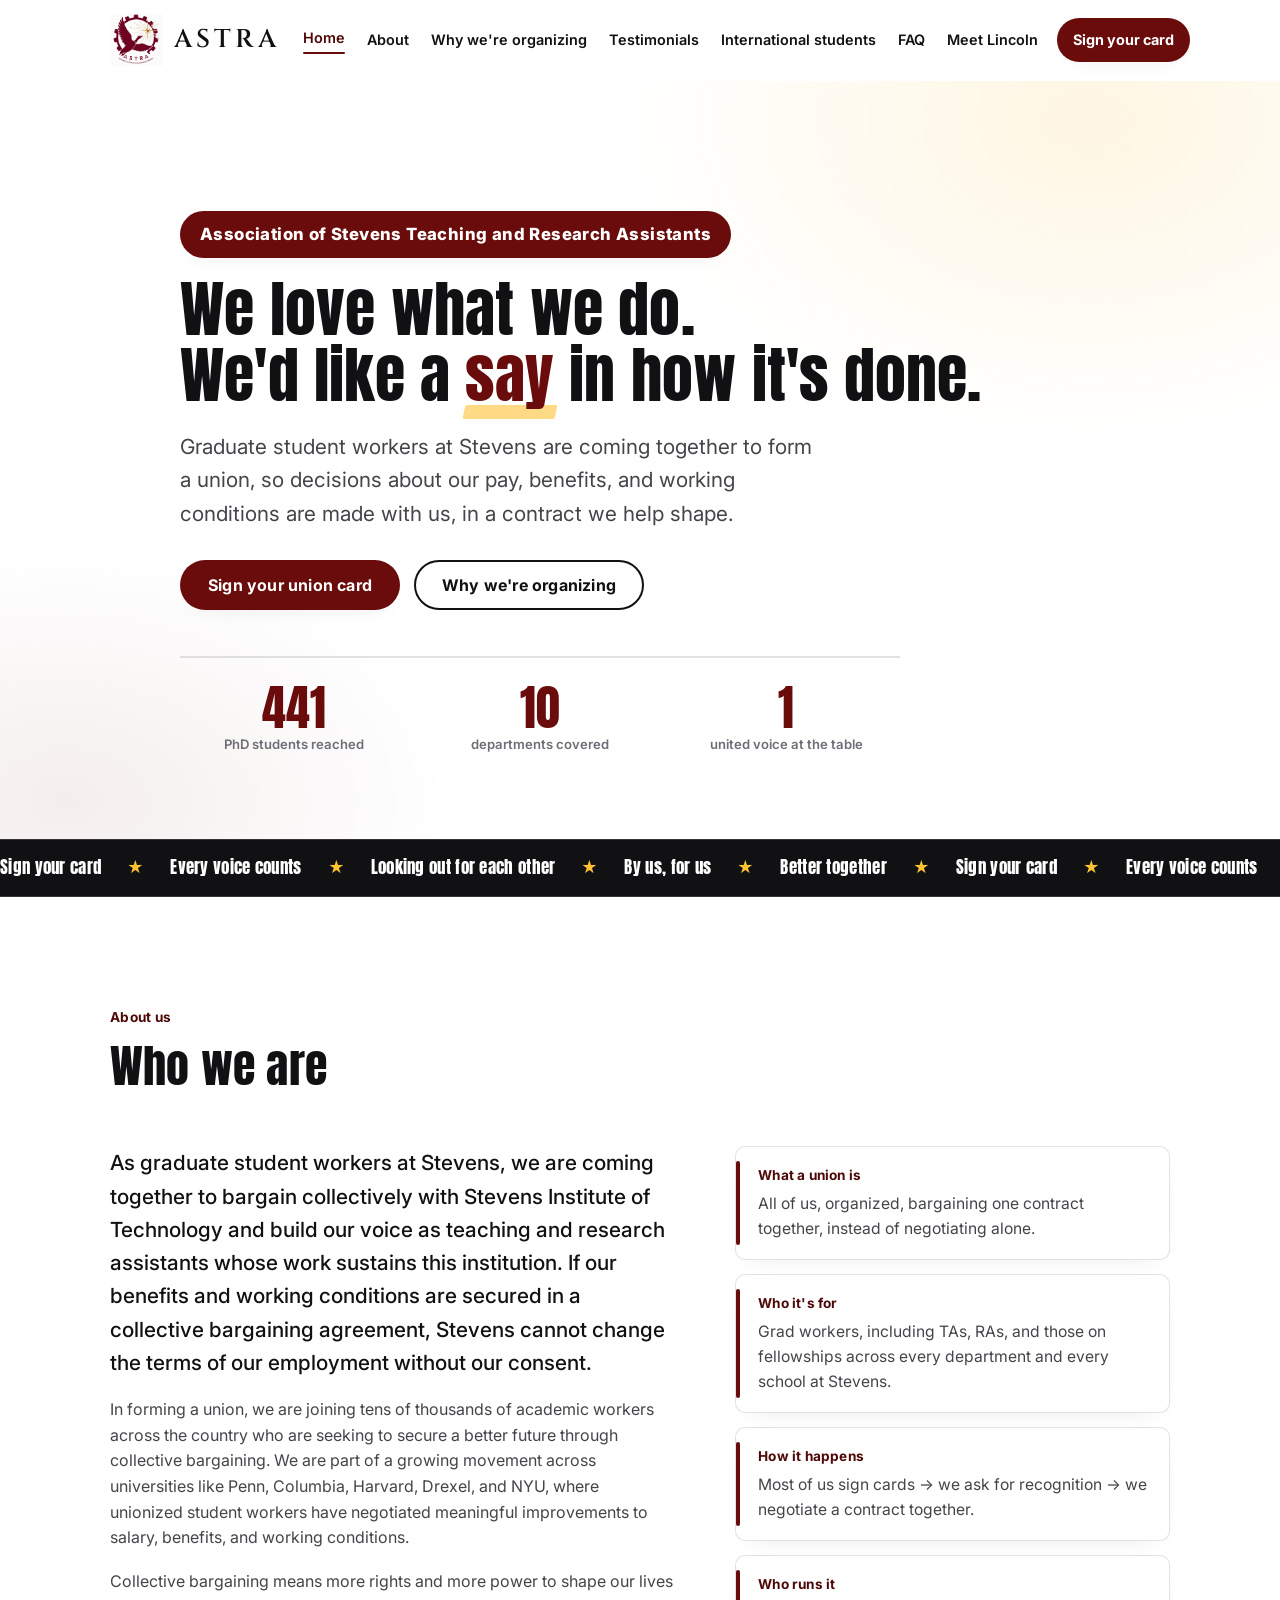
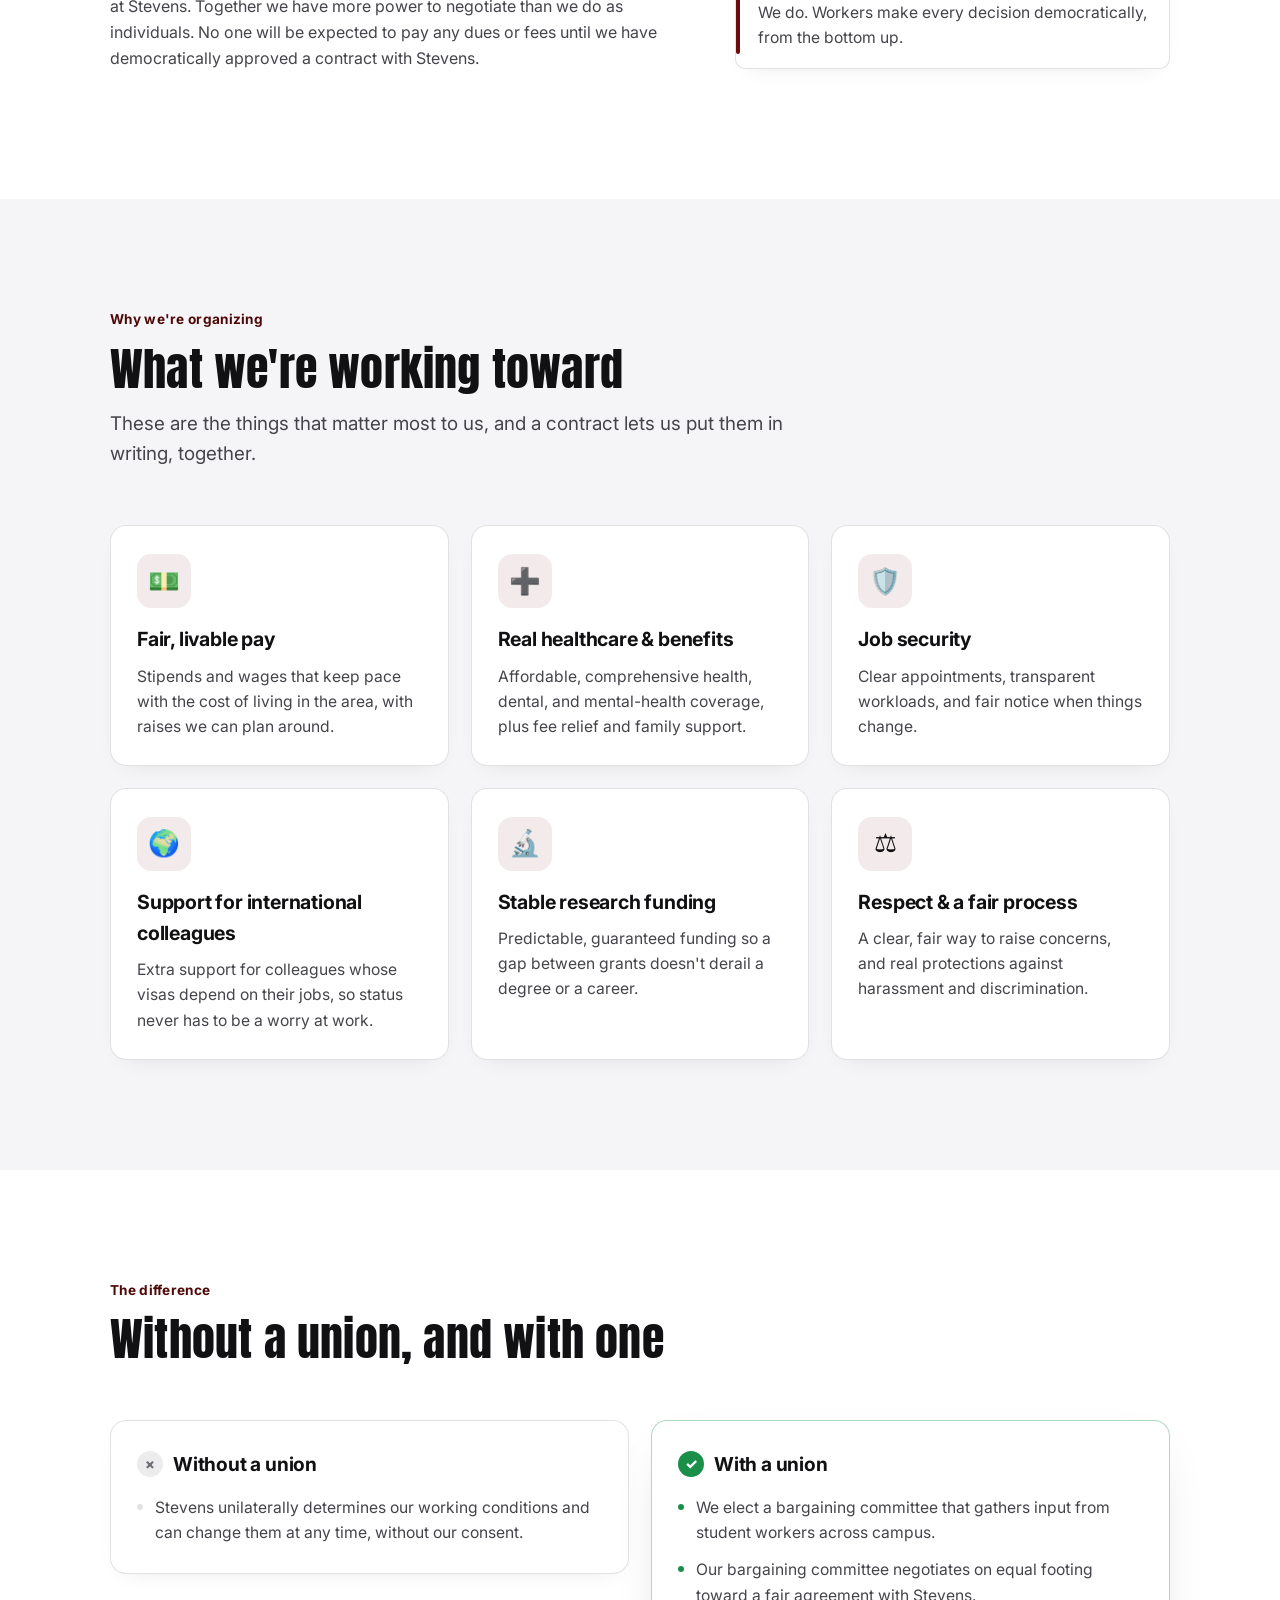
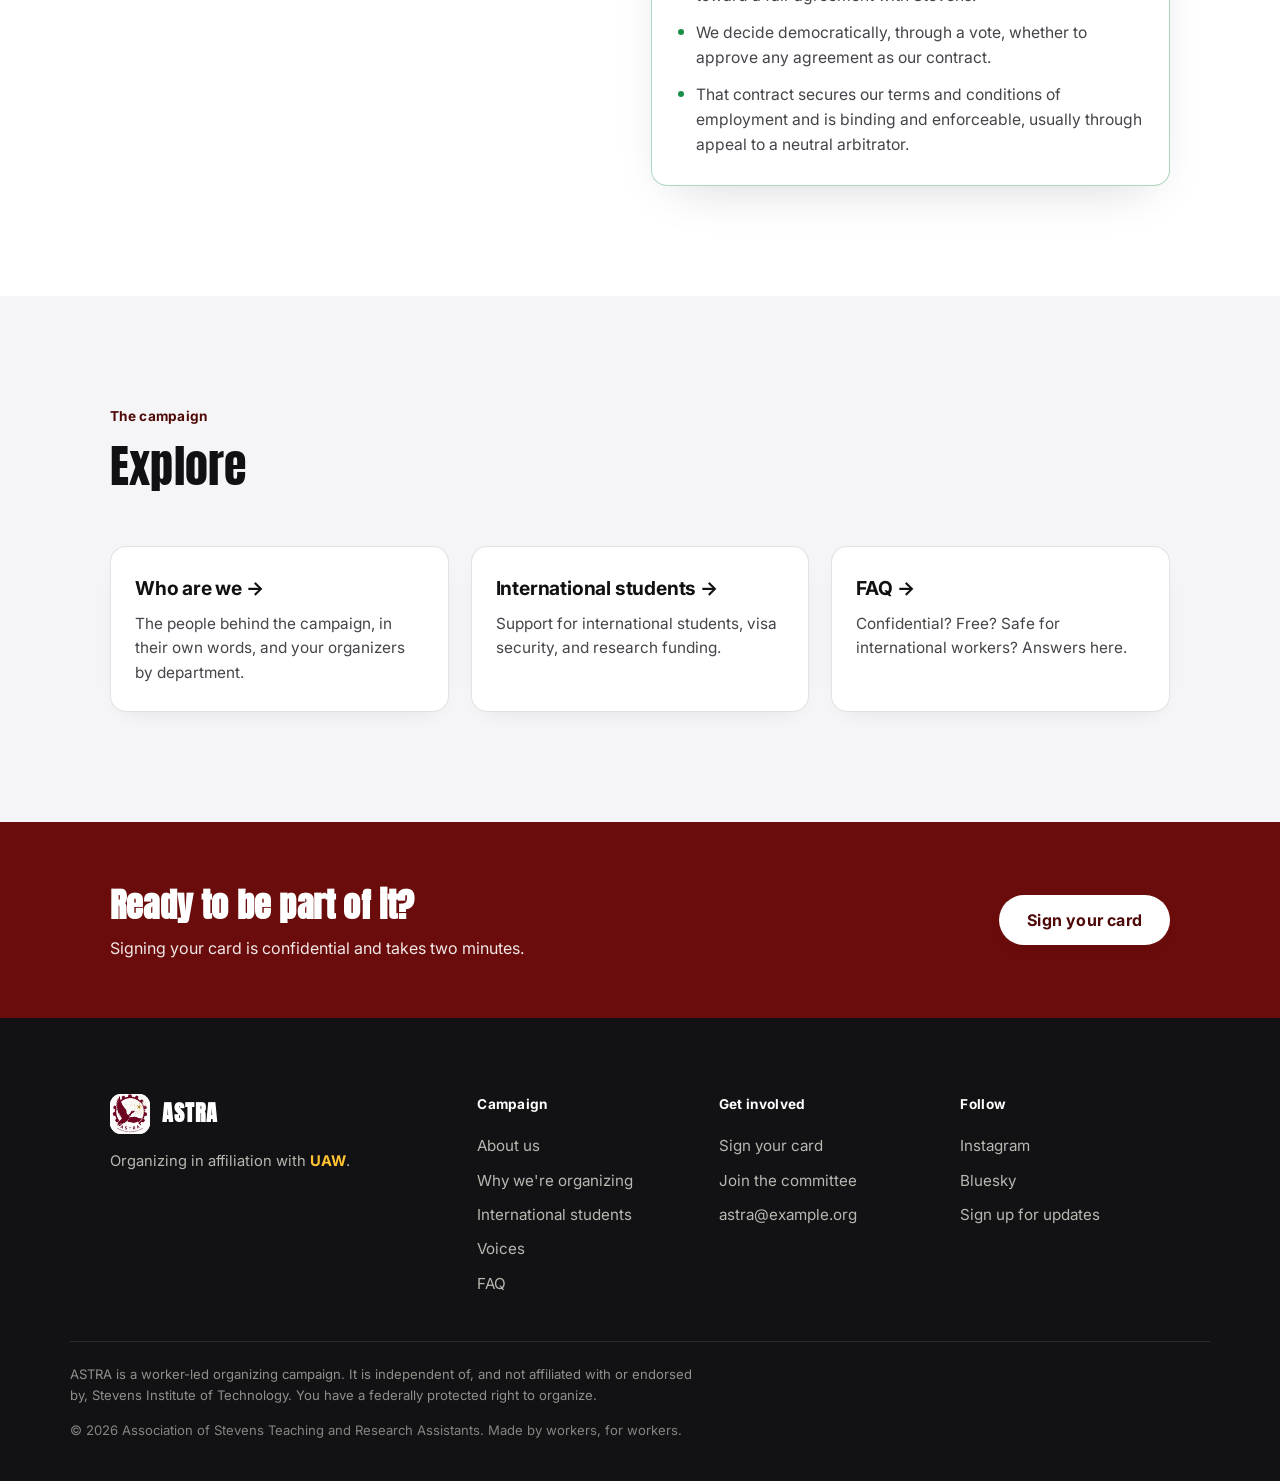
==== commit 963ee1f2: "Update index.html" ====
--- a/index.html
+++ b/index.html
@@ -56,8 +56,8 @@
       <div class="nav__links" id="nav-links">
         <a class="nav__link" href="index.html" aria-current="page">Home</a>
         <a class="nav__link" href="index.html#about">About</a>
-        <a class="nav__link" href="index.html#issues">Why a union</a>
-        <a class="nav__link" href="who-we-are.html">Who are we</a>
+        <a class="nav__link" href="index.html#issues">Why we're organizing</a>
+        <a class="nav__link" href="who-we-are.html">Testimonials</a>
         <a class="nav__link" href="international.html">International students</a>
         <a class="nav__link" href="faq.html">FAQ</a>
         <a class="nav__link" href="meet-lincoln.html">Meet Lincoln</a>
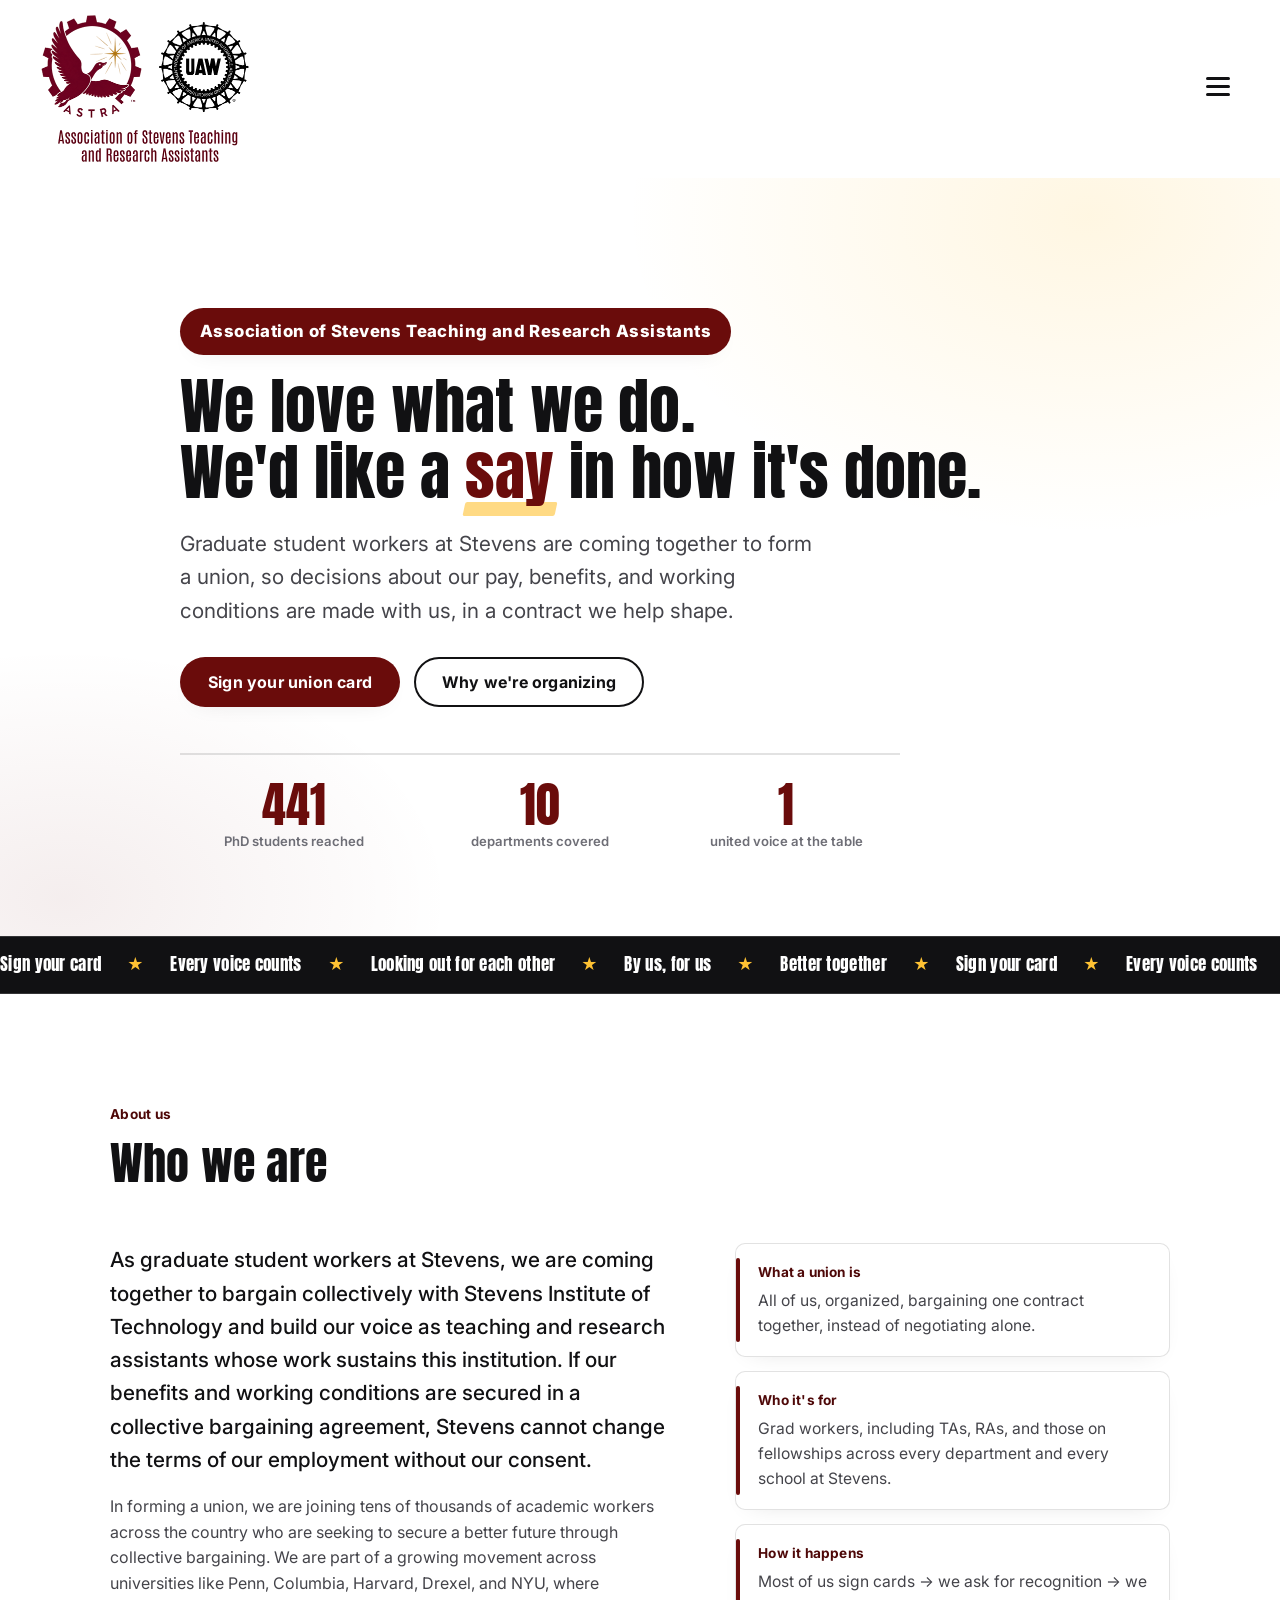
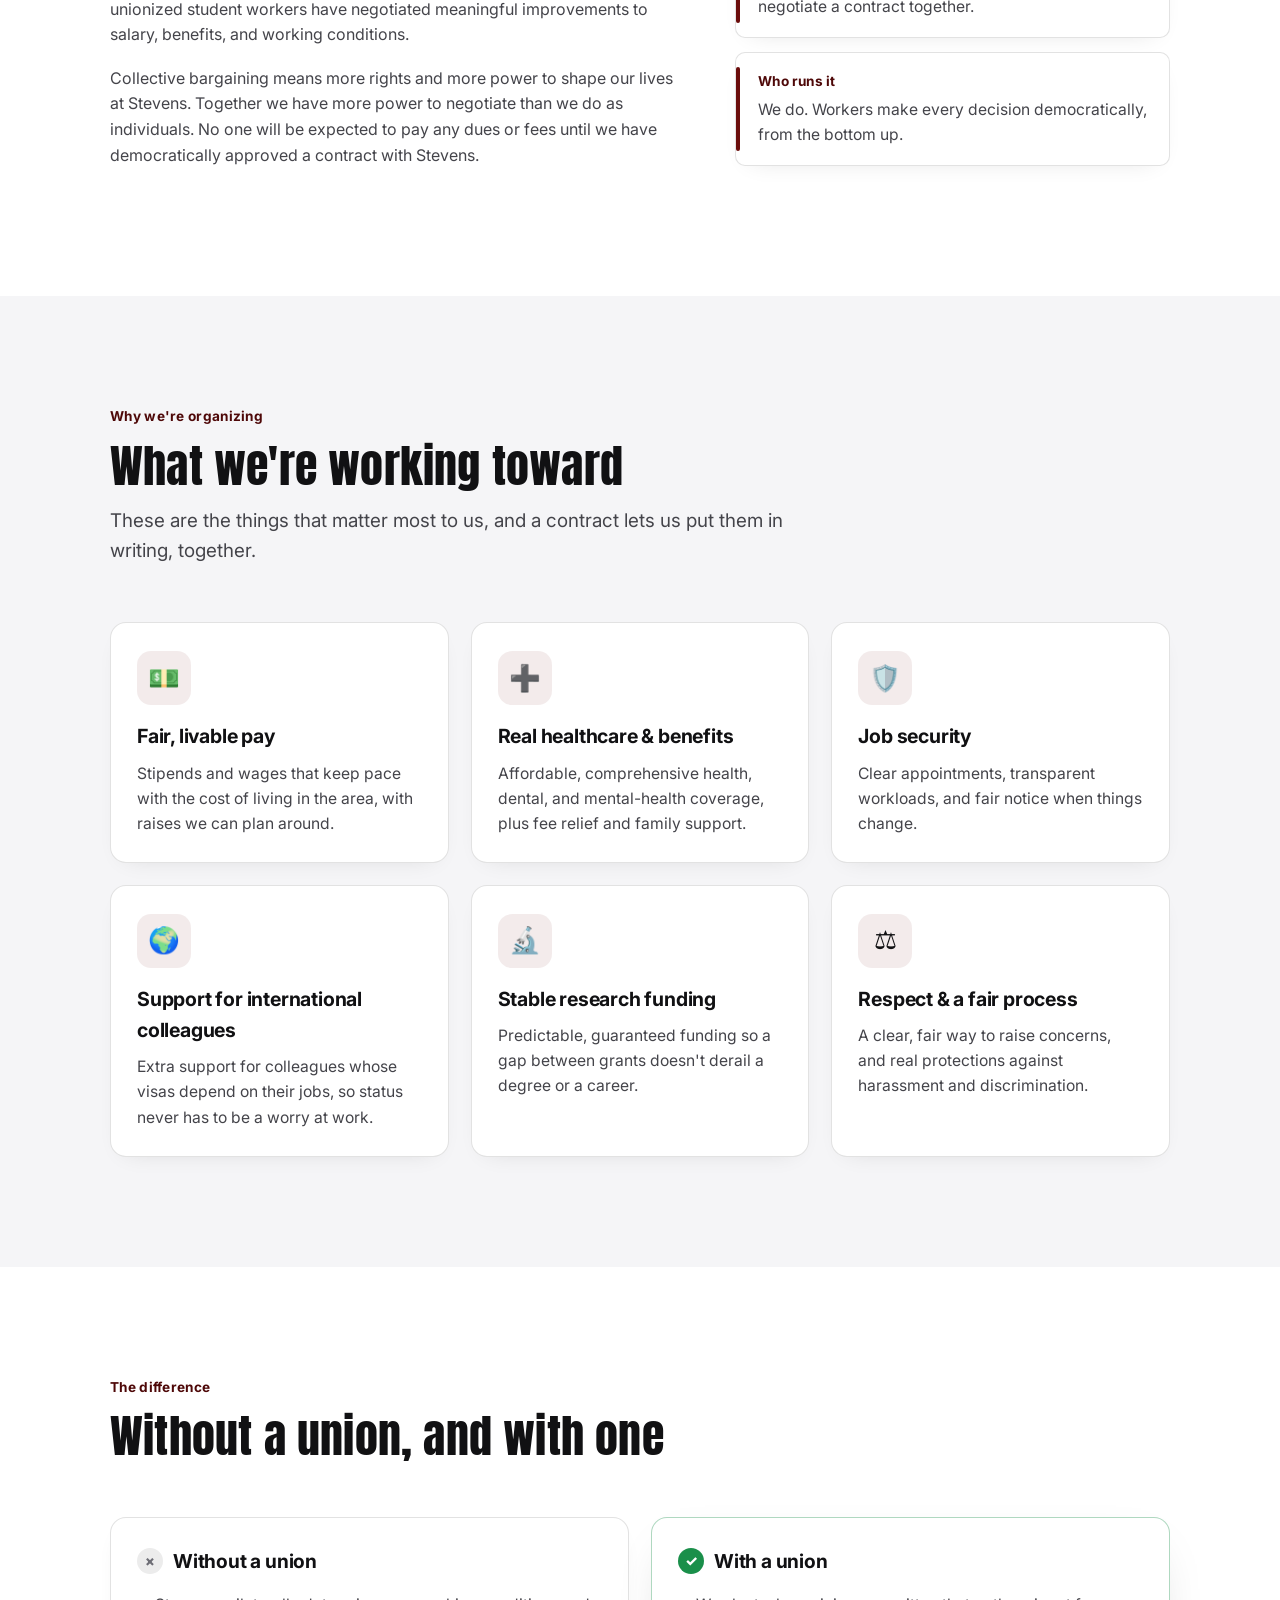
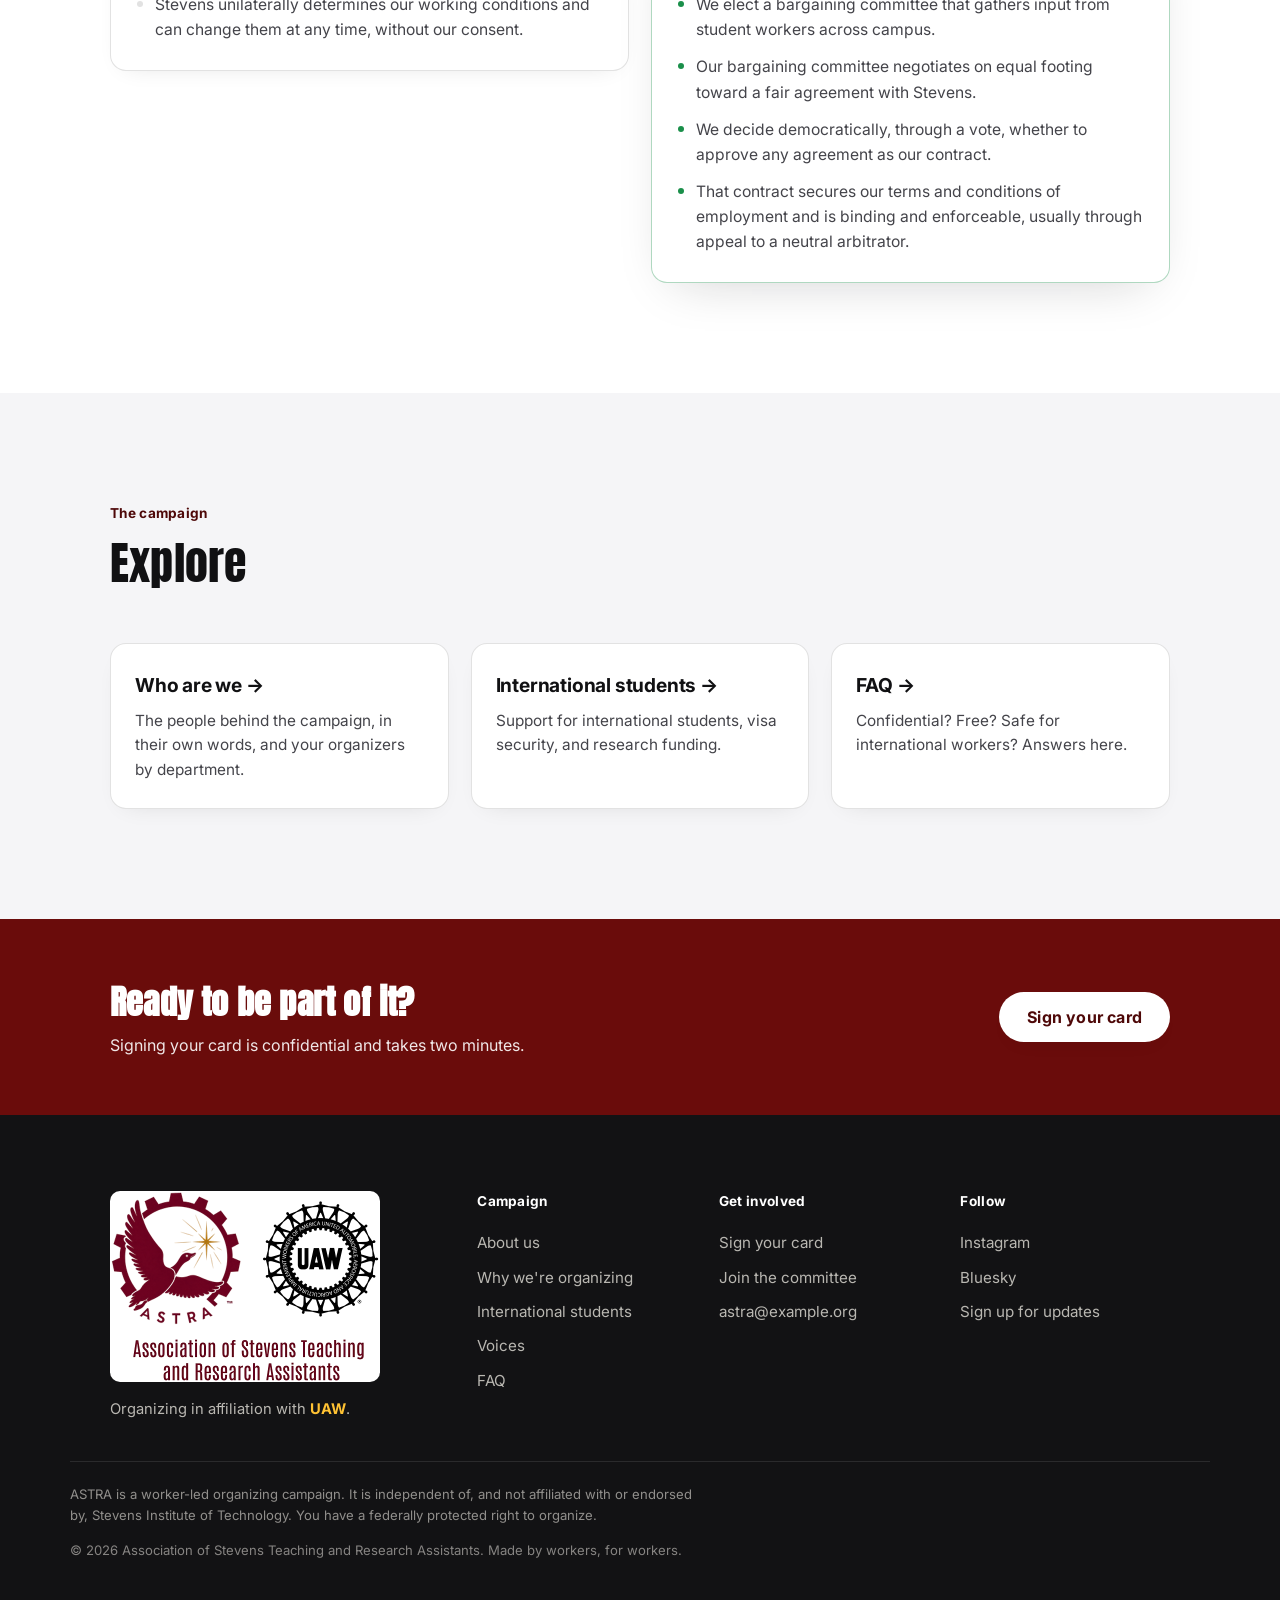
==== commit 5cf6a0bc: "Enlarge and sharpen the logo, group the nav links with even spacing Co-Authored-By: Claude Opus 5.5 " ====
--- a/index.html
+++ b/index.html
@@ -260,7 +260,7 @@
       <div class="footer__brand">
         <span class="brand brand--footer">
           <span class="brand__mark" aria-hidden="true">
-          <img class="brand__logo" src="assets/logo.png" alt="" onload="this.closest('.brand__mark').classList.add('has-logo')" onerror="this.style.display='none'" />
+          <img class="brand__logo" src="assets/logo-footer.png" alt="" onload="this.closest('.brand__mark').classList.add('has-logo')" onerror="this.style.display='none'" />
             <svg viewBox="0 0 24 24" width="20" height="20" aria-hidden="true">
               <defs>
                 <radialGradient id="rp2" cx="50%" cy="50%" r="50%">
--- a/styles.css
+++ b/styles.css
@@ -396,7 +396,7 @@
   .footer__grid { grid-template-columns: 1fr 1fr; }
 }
 
-@media (max-width: 1140px) {
+@media (max-width: 1300px) {
   .nav__toggle { display: flex; }
   .nav__links {
     position: absolute; top: 100%; left: 0; right: 0;
@@ -504,6 +504,11 @@
 .site-header .brand { display: inline-flex; align-items: center; column-gap: 12px; }
 .site-header .brand__mark { width: 52px; height: 52px; }
 .site-header .brand__mark.has-logo { border-radius: 0; overflow: visible; }
+.site-header .brand__mark.has-logo { width: 210px; height: 149px; background: transparent; }
+.site-header .brand__mark.has-logo + .brand__text { display: none; }
+.brand--footer .brand__mark.has-logo { width: 270px; height: 191px; border-radius: 10px; }
+.brand--footer .brand__mark.has-logo + .brand__text { display: none; }
+@media (max-width: 560px) { .site-header .brand__mark.has-logo { width: 140px; height: 99px; } .brand--footer .brand__mark.has-logo { width: 220px; height: 156px; } }
 .site-header .brand__text strong { font-family: var(--font-brand); font-size: 1.6rem; font-weight: 600; letter-spacing: 4px; }
 
 /* --------------------- Meet Lincoln --------------------- */
@@ -540,9 +545,18 @@
 .heart__float { color: var(--red-vivid); font-size: 1.8rem; }
 
 /* --------------------- Tighter top nav for 8 items --------------------- */
-@media (min-width: 1141px) {
+@media (min-width: 1301px) {
   .nav { gap: 14px; }
   .nav__links { gap: 4px; }
   .nav__link { padding: 8px 9px; font-size: 0.9rem; }
   .nav__cta { padding: 10px 16px; font-size: 0.9rem; }
 }
+
+/* --------------------- Roomier header around the larger logo --------------------- */
+.site-header .nav { max-width: 1400px; }
+@media (min-width: 1301px) {
+  .site-header .nav { gap: 40px; }
+  .site-header .nav__links { gap: 4px; }
+  .site-header .nav__link { padding: 8px 12px; font-size: 0.93rem; }
+  .site-header .nav__cta { margin-left: 14px; padding: 11px 20px; font-size: 0.93rem; }
+}
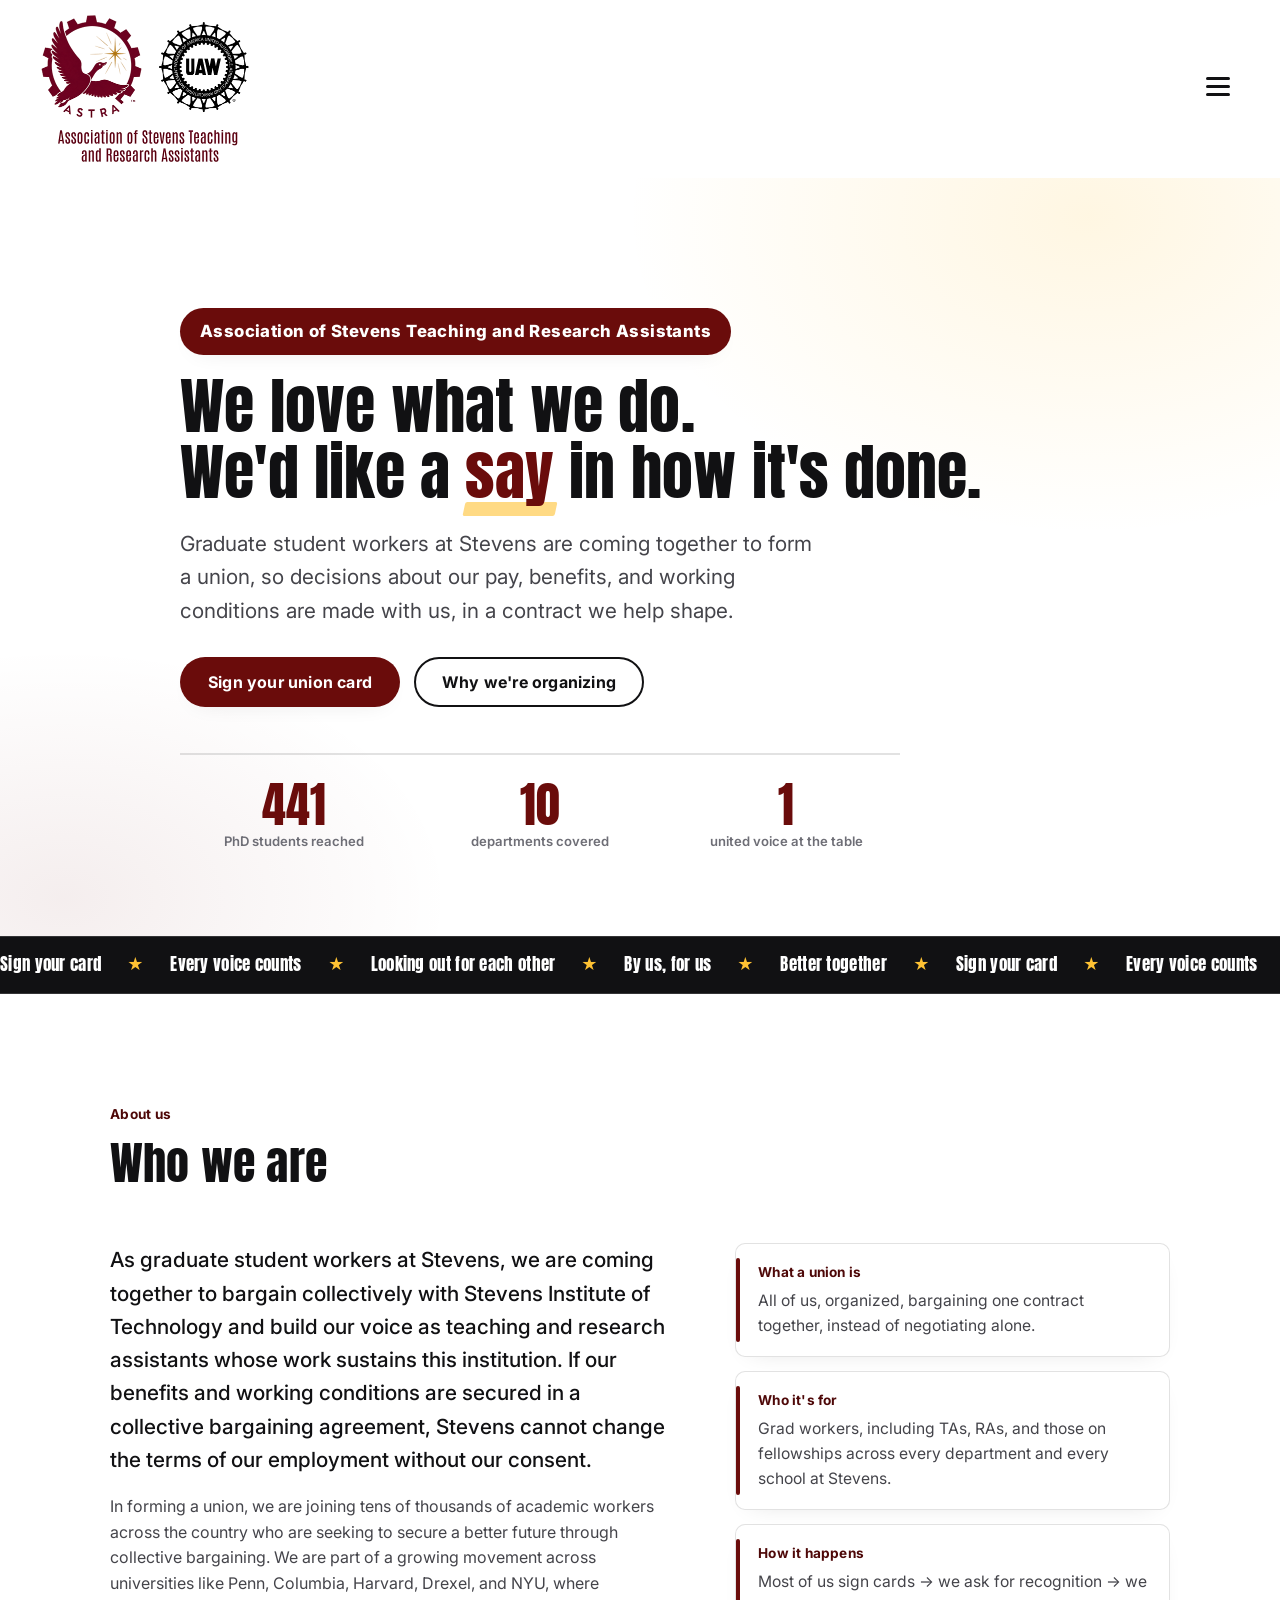
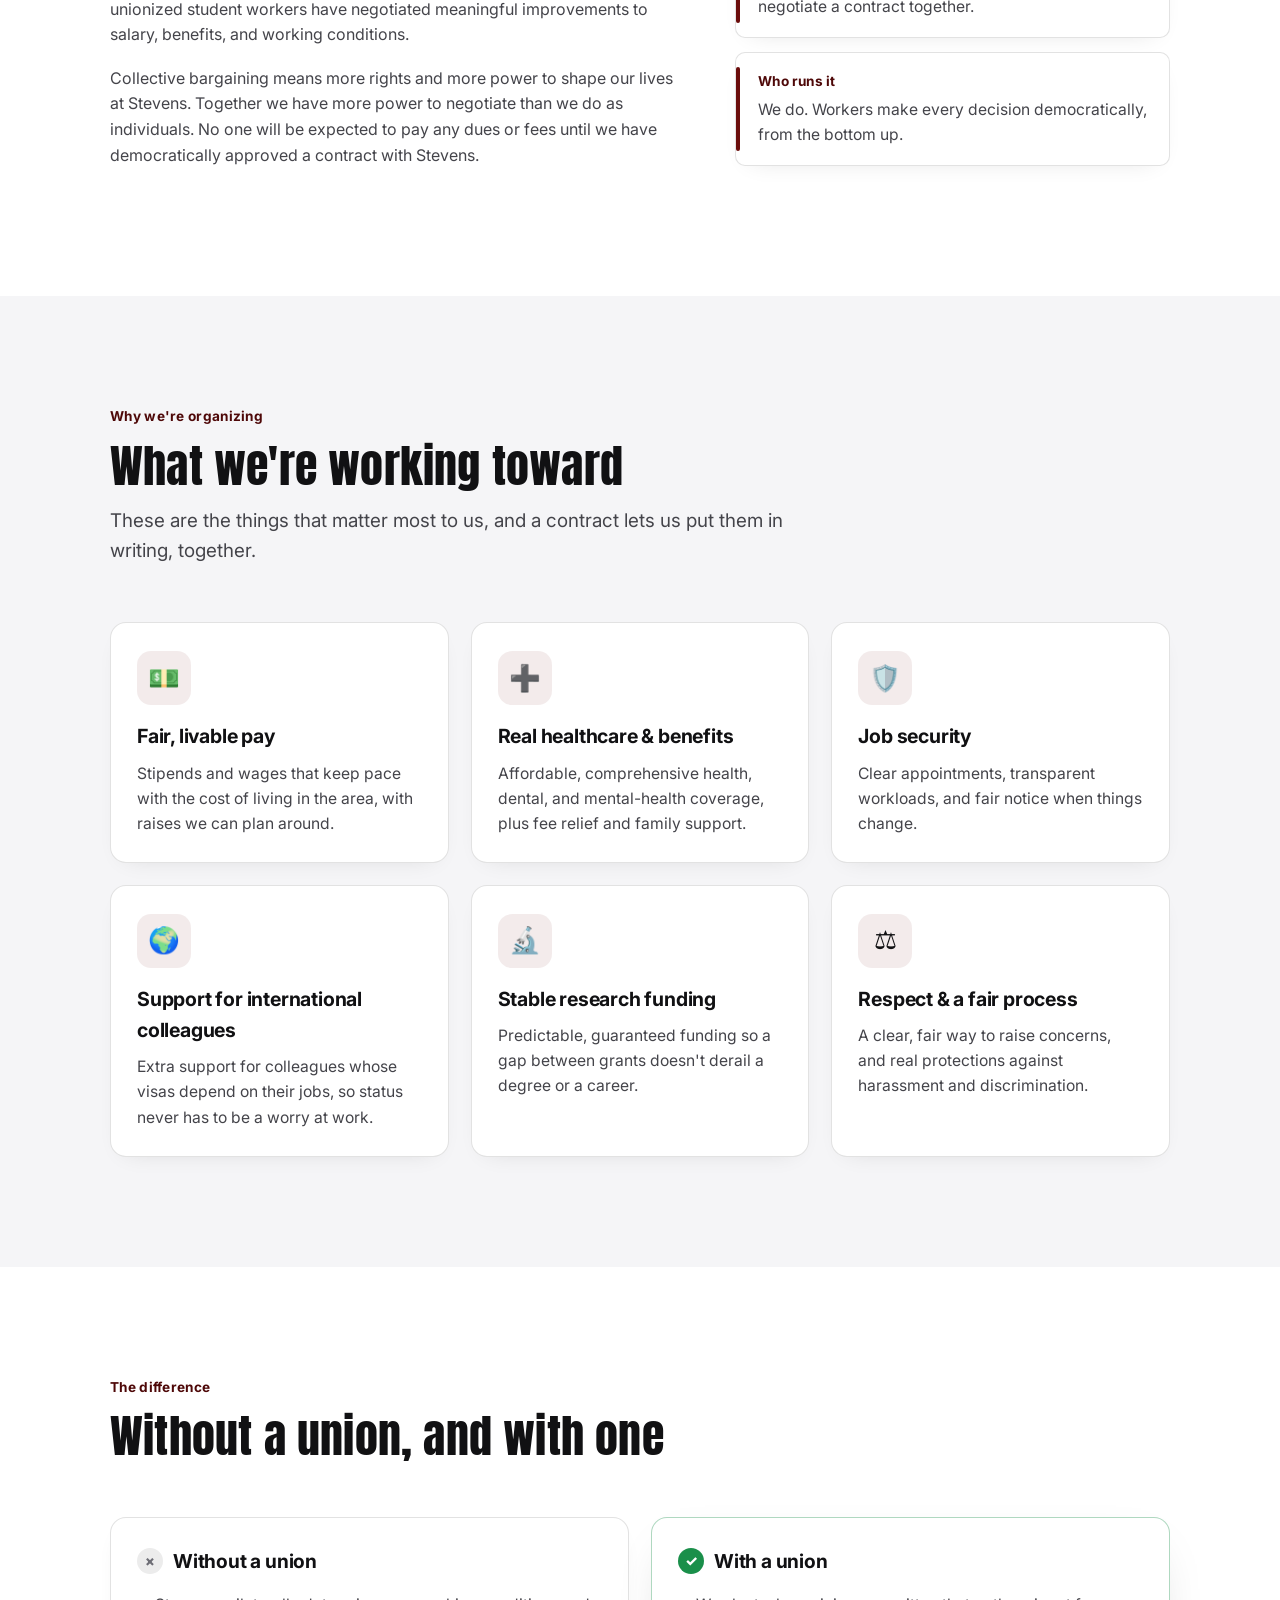
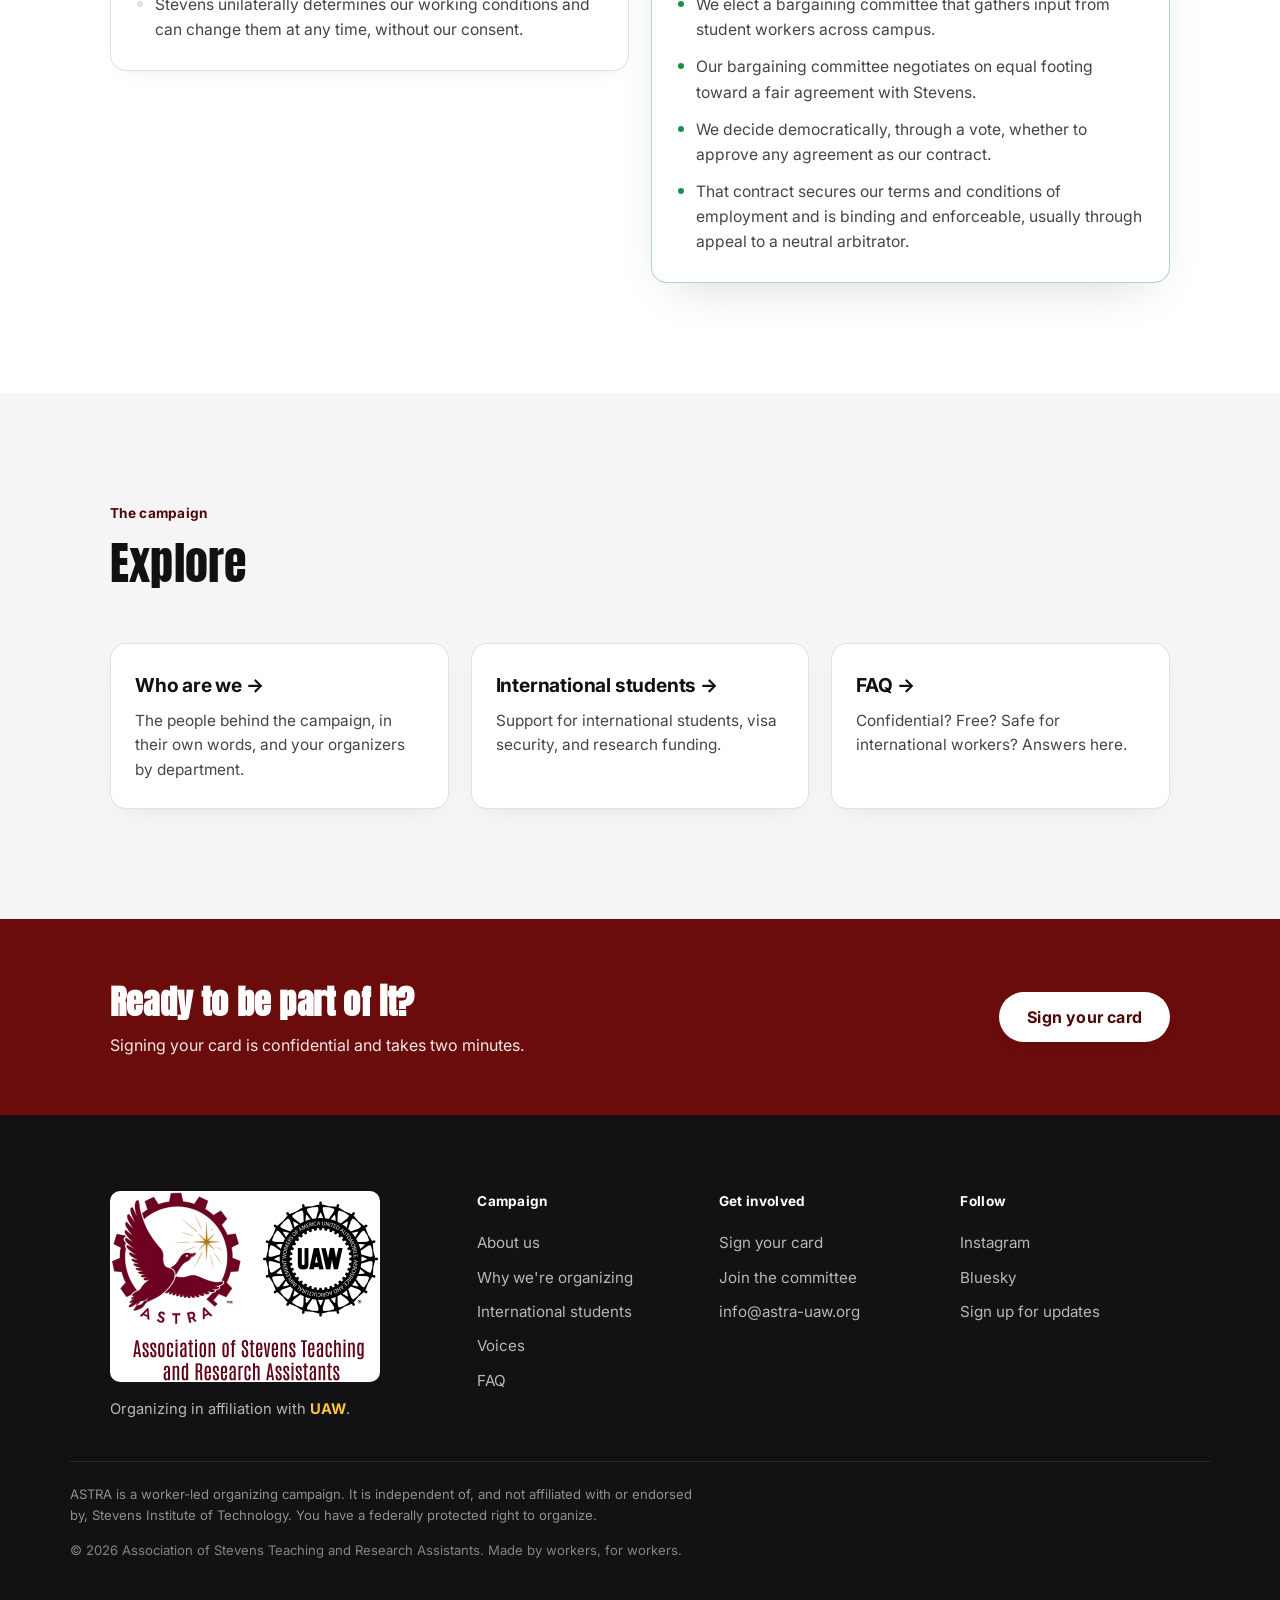
==== commit 81643090: "Use info@astra-uaw.org as the contact email Co-Authored-By: Claude Opus 5.5 <noreply@anthropic.com>" ====
--- a/index.html
+++ b/index.html
@@ -306,7 +306,7 @@
         <a href="sign-card.html">Sign your card</a>
         <a href="get-involved.html">Join the committee</a>
         <!-- CUSTOMIZE: [CONTACT] -->
-        <a href="mailto:astra@example.org">astra@example.org</a>
+        <a href="mailto:info@astra-uaw.org">info@astra-uaw.org</a>
       </div>
 
       <div class="footer__col">
--- a/styles.css
+++ b/styles.css
@@ -560,3 +560,6 @@
   .site-header .nav__link { padding: 8px 12px; font-size: 0.93rem; }
   .site-header .nav__cta { margin-left: 14px; padding: 11px 20px; font-size: 0.93rem; }
 }
+
+/* Keep section headings clear of the sticky header when jumping to #anchors */
+section[id] { scroll-margin-top: 110px; }
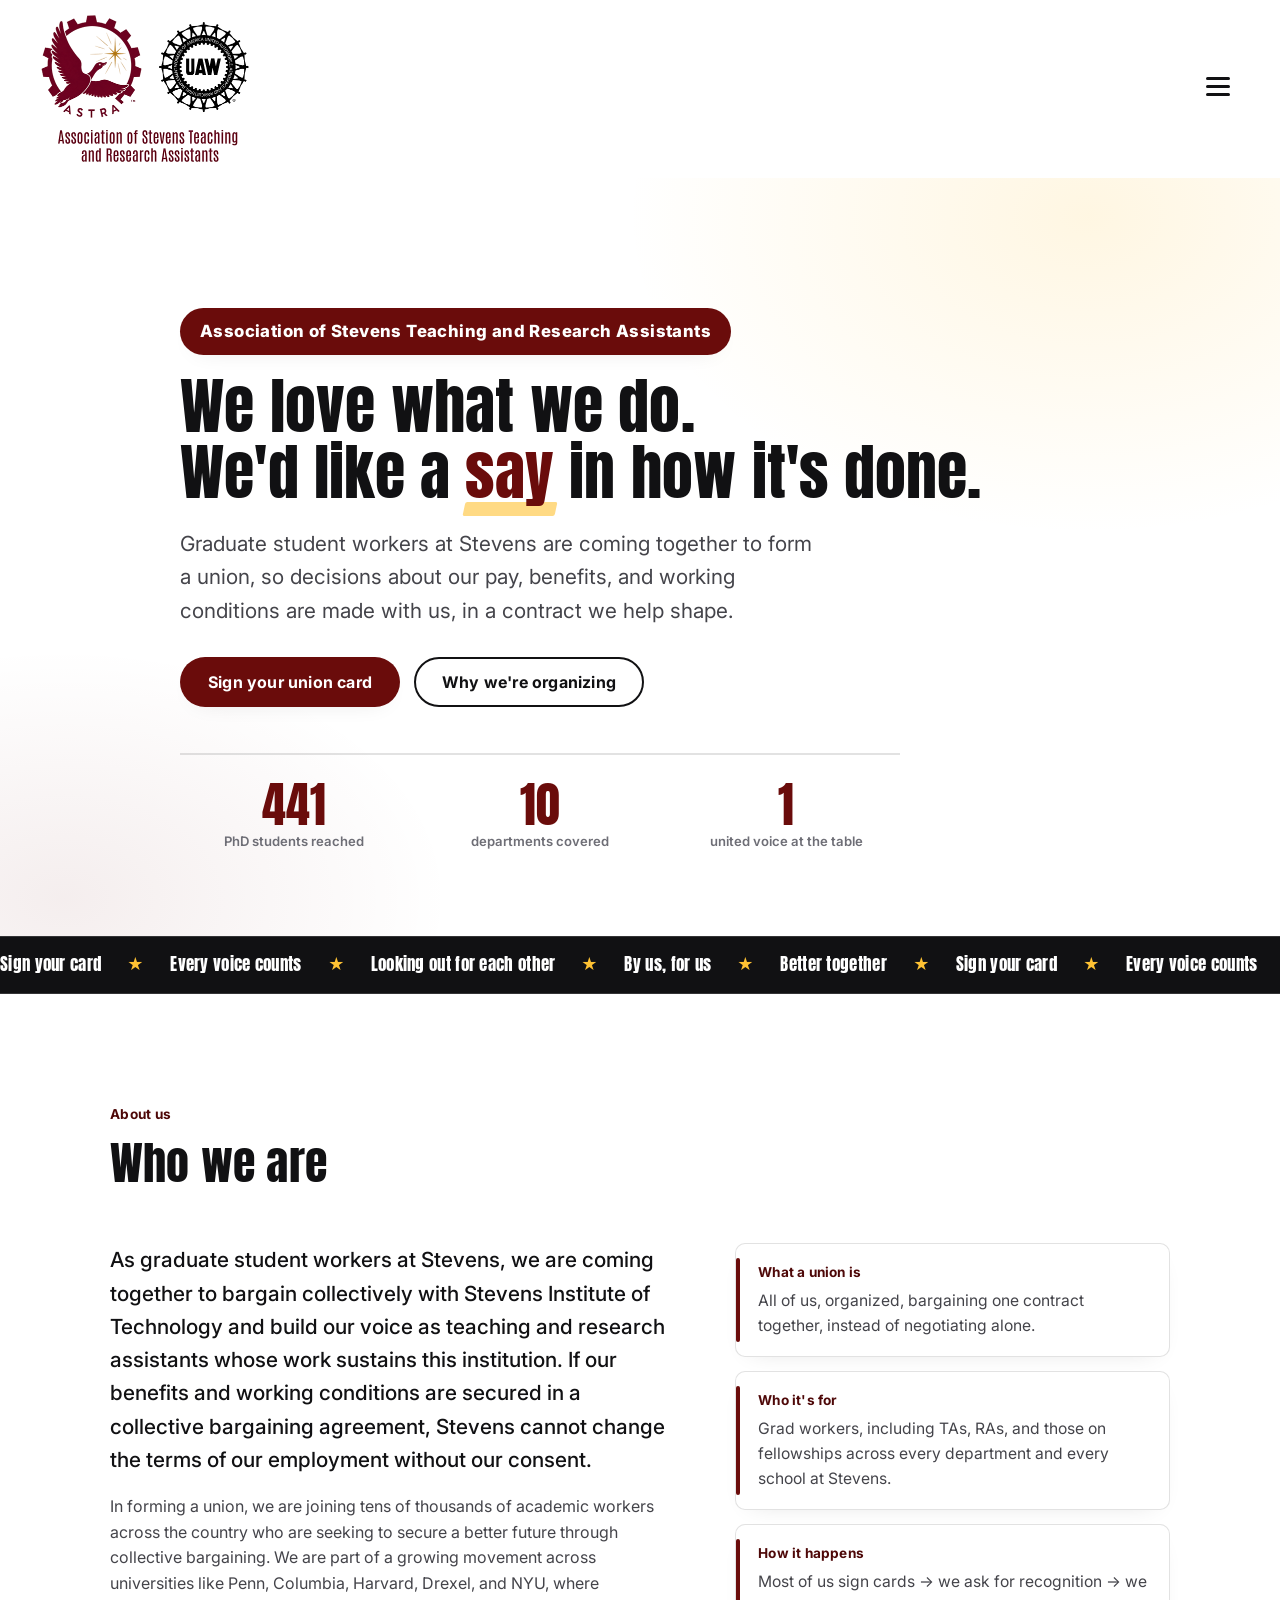
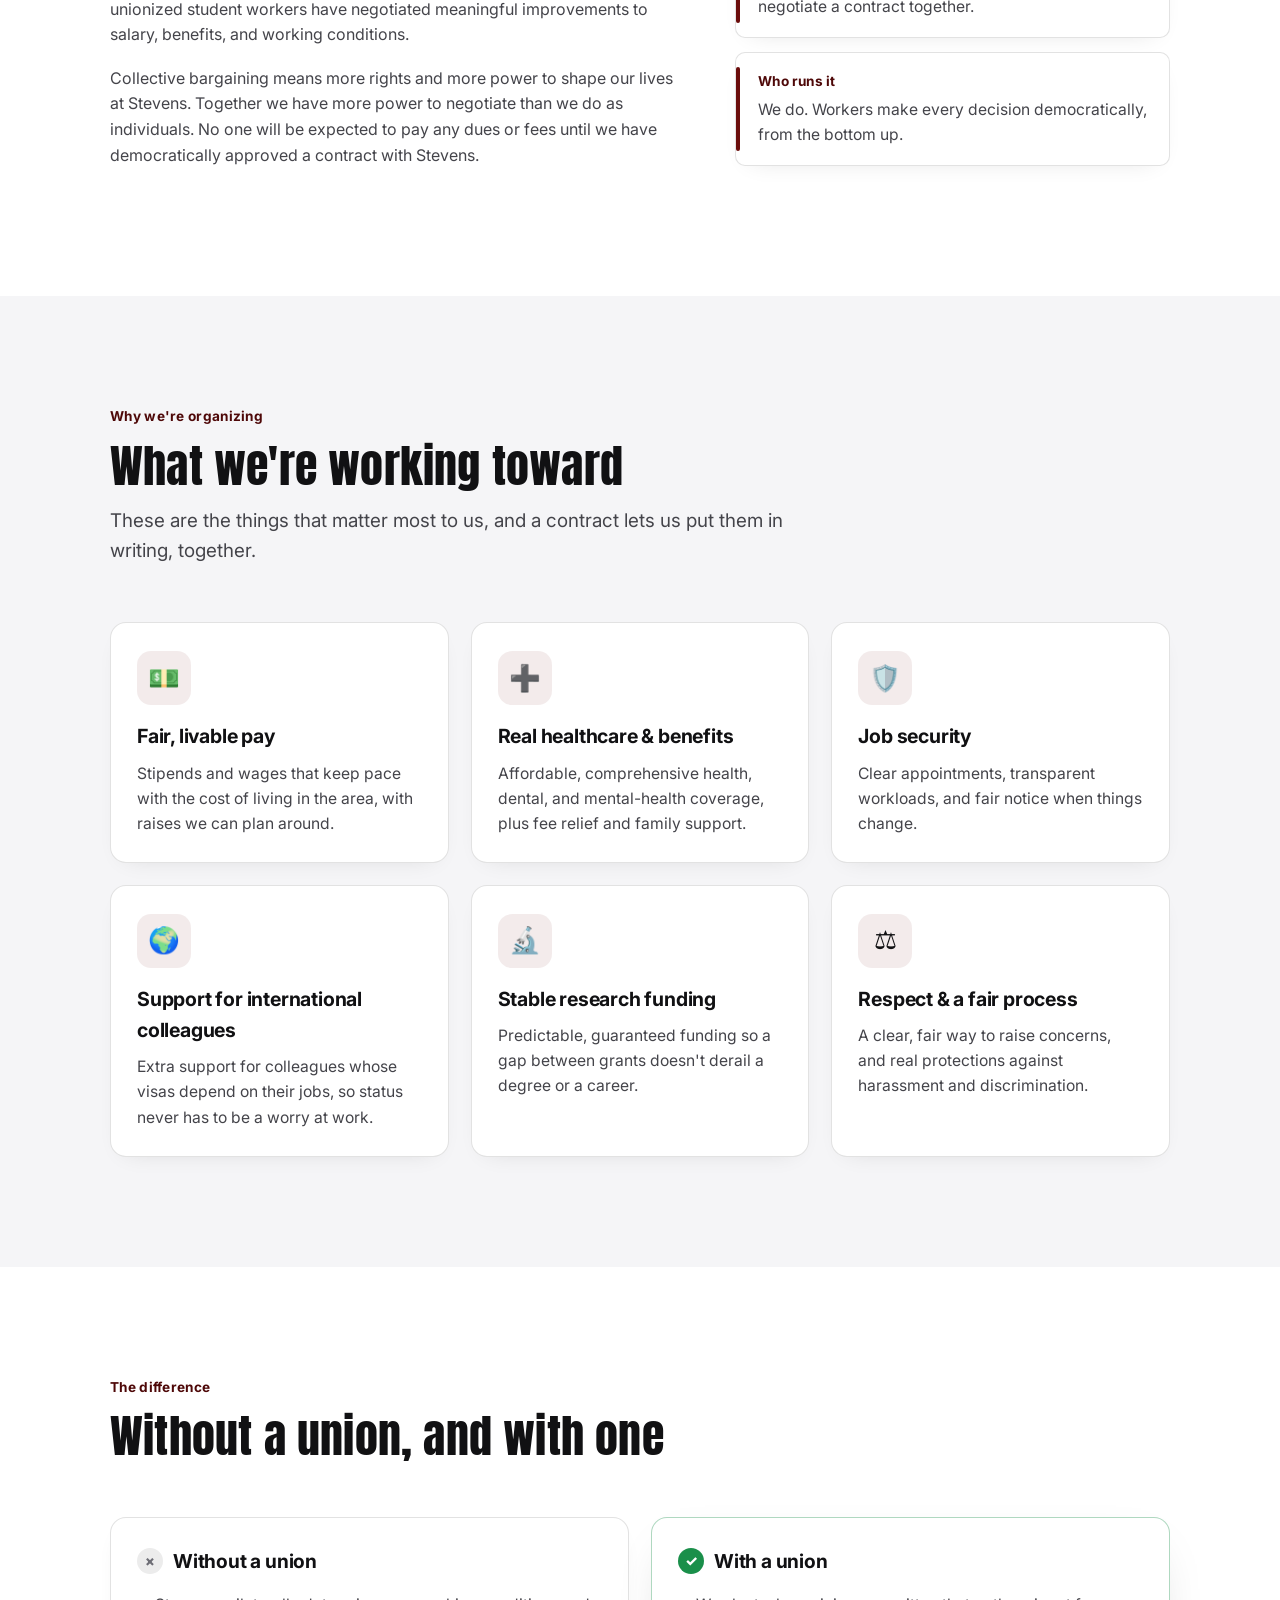
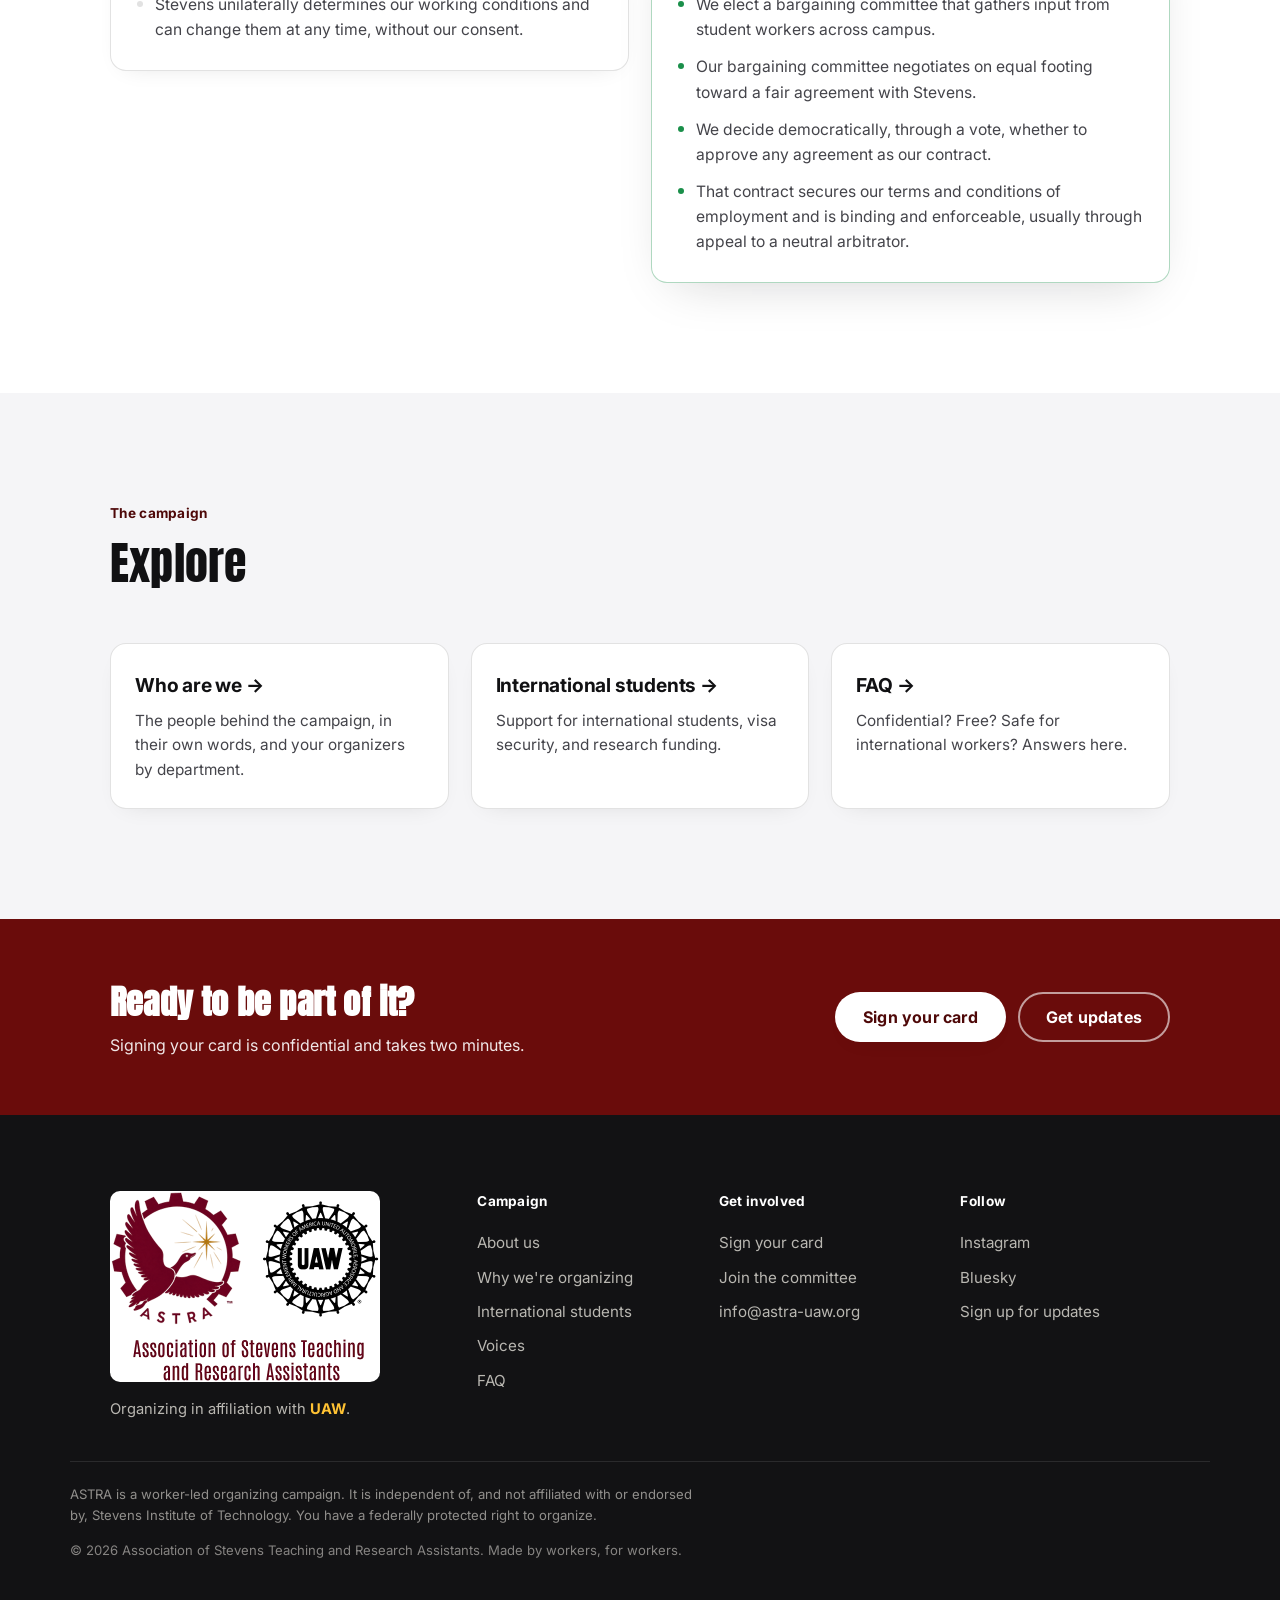
==== commit e809b698: "Add a Get updates button to the call-to-action band and fix the footer signup link Co-Authored-By: C" ====
--- a/index.html
+++ b/index.html
@@ -251,7 +251,10 @@
           <h2 class="cta-band__title">Ready to be part of it?</h2>
           <p class="cta-band__text">Signing your card is confidential and takes two minutes.</p>
         </div>
-        <a class="btn btn--light" href="sign-card.html">Sign your card</a>
+        <div class="cta-band__actions">
+          <a class="btn btn--light" href="sign-card.html">Sign your card</a>
+          <a class="btn btn--outline" href="get-involved.html#listForm">Get updates</a>
+        </div>
       </div>
     </section>
   </main>
@@ -304,7 +307,7 @@
       <div class="footer__col">
         <h4>Get involved</h4>
         <a href="sign-card.html">Sign your card</a>
-        <a href="get-involved.html">Join the committee</a>
+        <a href="sign-card.html#cardForm">Join the committee</a>
         <!-- CUSTOMIZE: [CONTACT] -->
         <a href="mailto:info@astra-uaw.org">info@astra-uaw.org</a>
       </div>
@@ -314,7 +317,7 @@
         <!-- CUSTOMIZE social links -->
         <a href="#" rel="noopener">Instagram</a>
         <a href="#" rel="noopener">Bluesky</a>
-        <a href="#" rel="noopener">Sign up for updates</a>
+        <a href="get-involved.html#listForm">Sign up for updates</a>
       </div>
     </div>
 
--- a/styles.css
+++ b/styles.css
@@ -563,3 +563,5 @@
 
 /* Keep section headings clear of the sticky header when jumping to #anchors */
 section[id] { scroll-margin-top: 110px; }
+.cta-band__actions { display: flex; flex-wrap: wrap; gap: 12px; }
+#listForm, #cardForm { scroll-margin-top: 170px; }
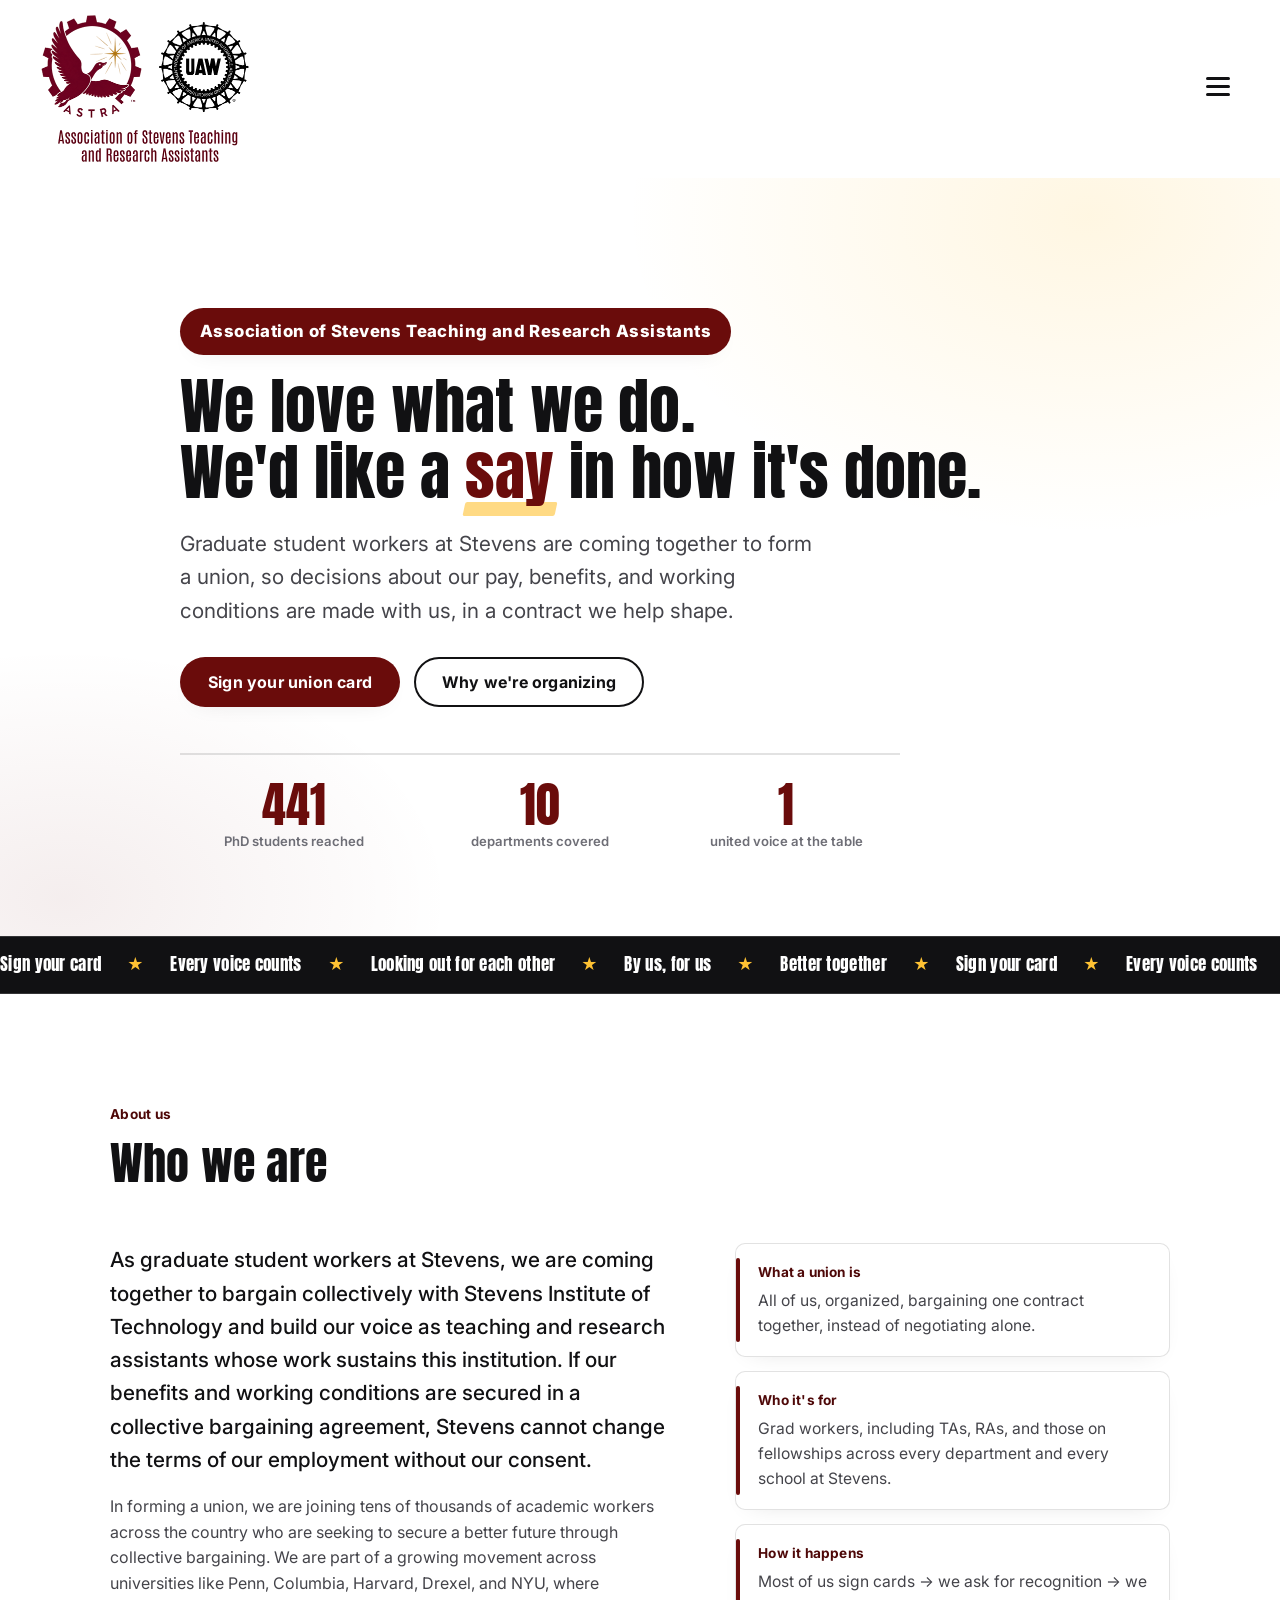
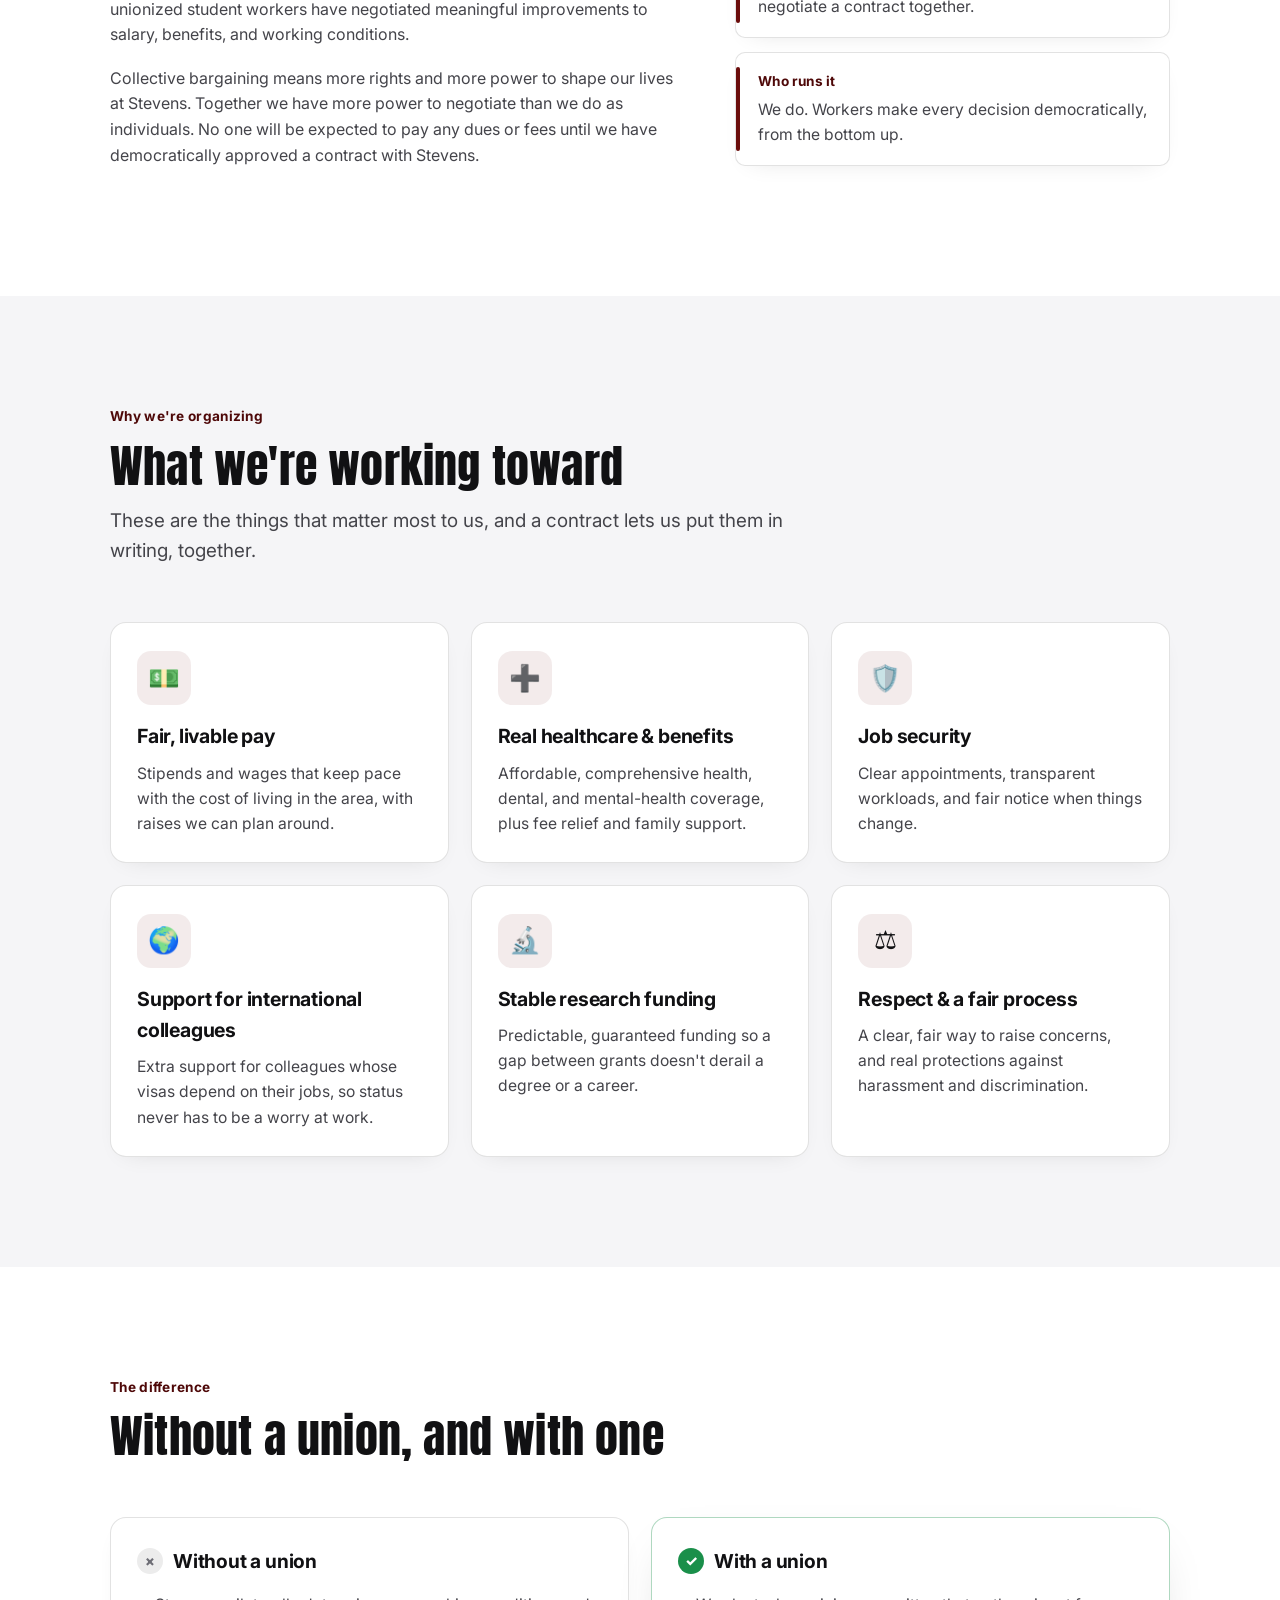
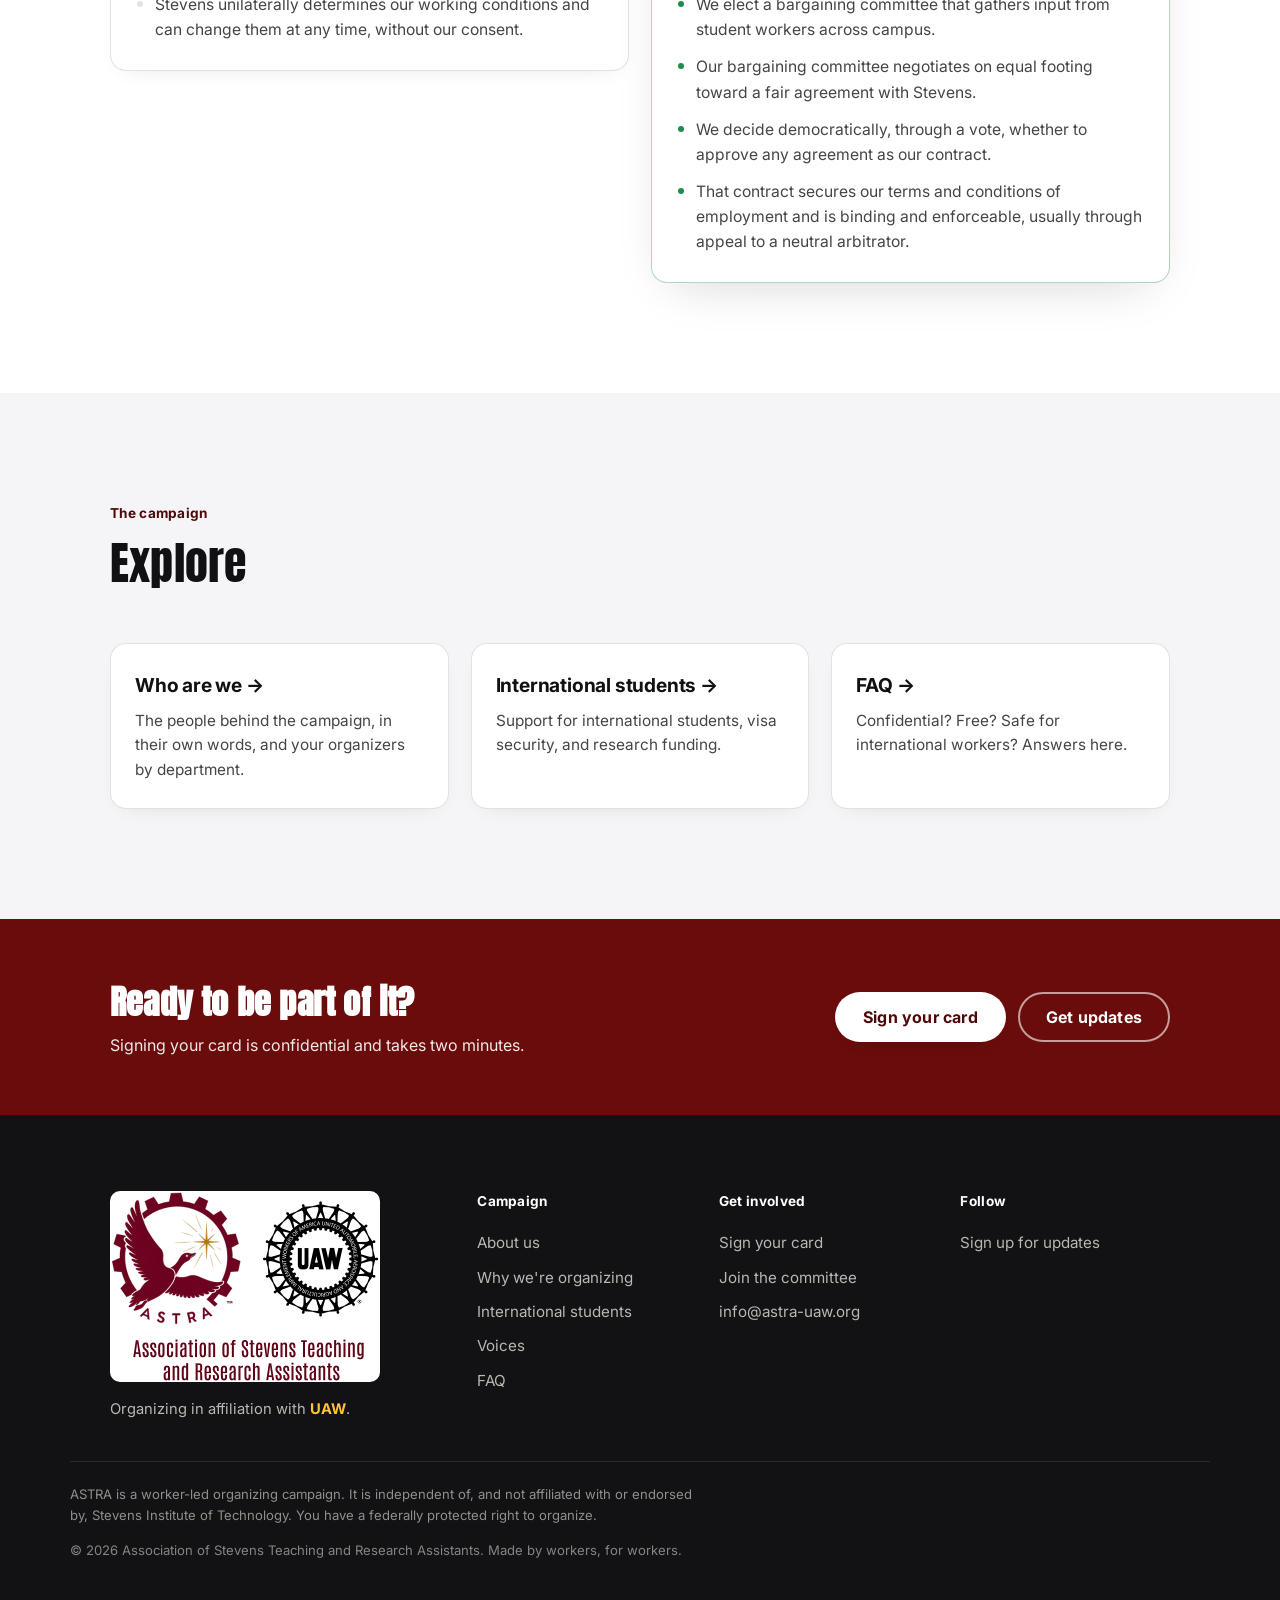
==== commit c9629a4a: "Hide the Instagram and Bluesky footer links until the accounts exist Co-Authored-By: Claude Opus 5.5" ====
--- a/index.html
+++ b/index.html
@@ -315,8 +315,8 @@
       <div class="footer__col">
         <h4>Follow</h4>
         <!-- CUSTOMIZE social links -->
-        <a href="#" rel="noopener">Instagram</a>
-        <a href="#" rel="noopener">Bluesky</a>
+        <!-- <a href="#" rel="noopener">Instagram</a> -->
+        <!-- <a href="#" rel="noopener">Bluesky</a> -->
         <a href="get-involved.html#listForm">Sign up for updates</a>
       </div>
     </div>
--- a/styles.css
+++ b/styles.css
@@ -565,3 +565,6 @@
 section[id] { scroll-margin-top: 110px; }
 .cta-band__actions { display: flex; flex-wrap: wrap; gap: 12px; }
 #listForm, #cardForm { scroll-margin-top: 170px; }
+.quote__avatar { width: 96px; height: 96px; font-size: 1.4rem; }
+.quote__person { gap: 16px; }
+.quote__avatar--photo { object-fit: cover; background: var(--paper-2); }
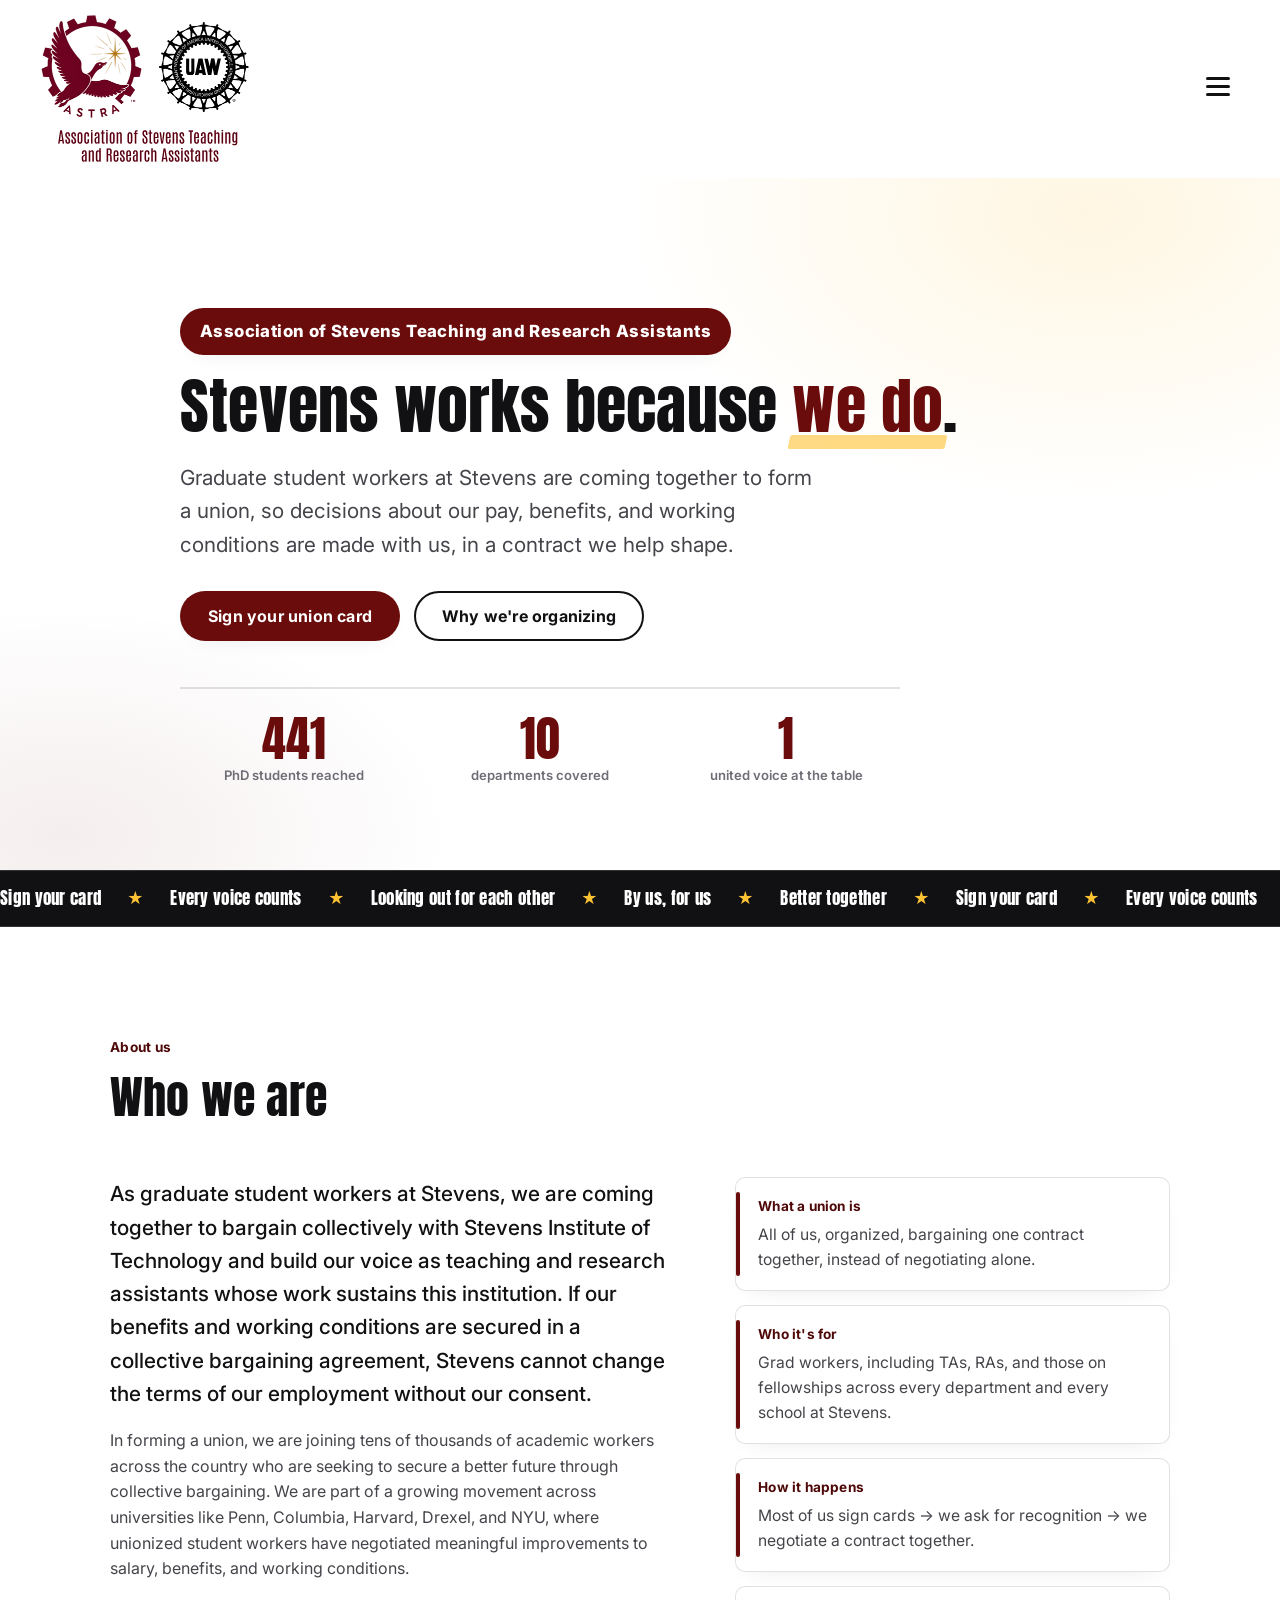
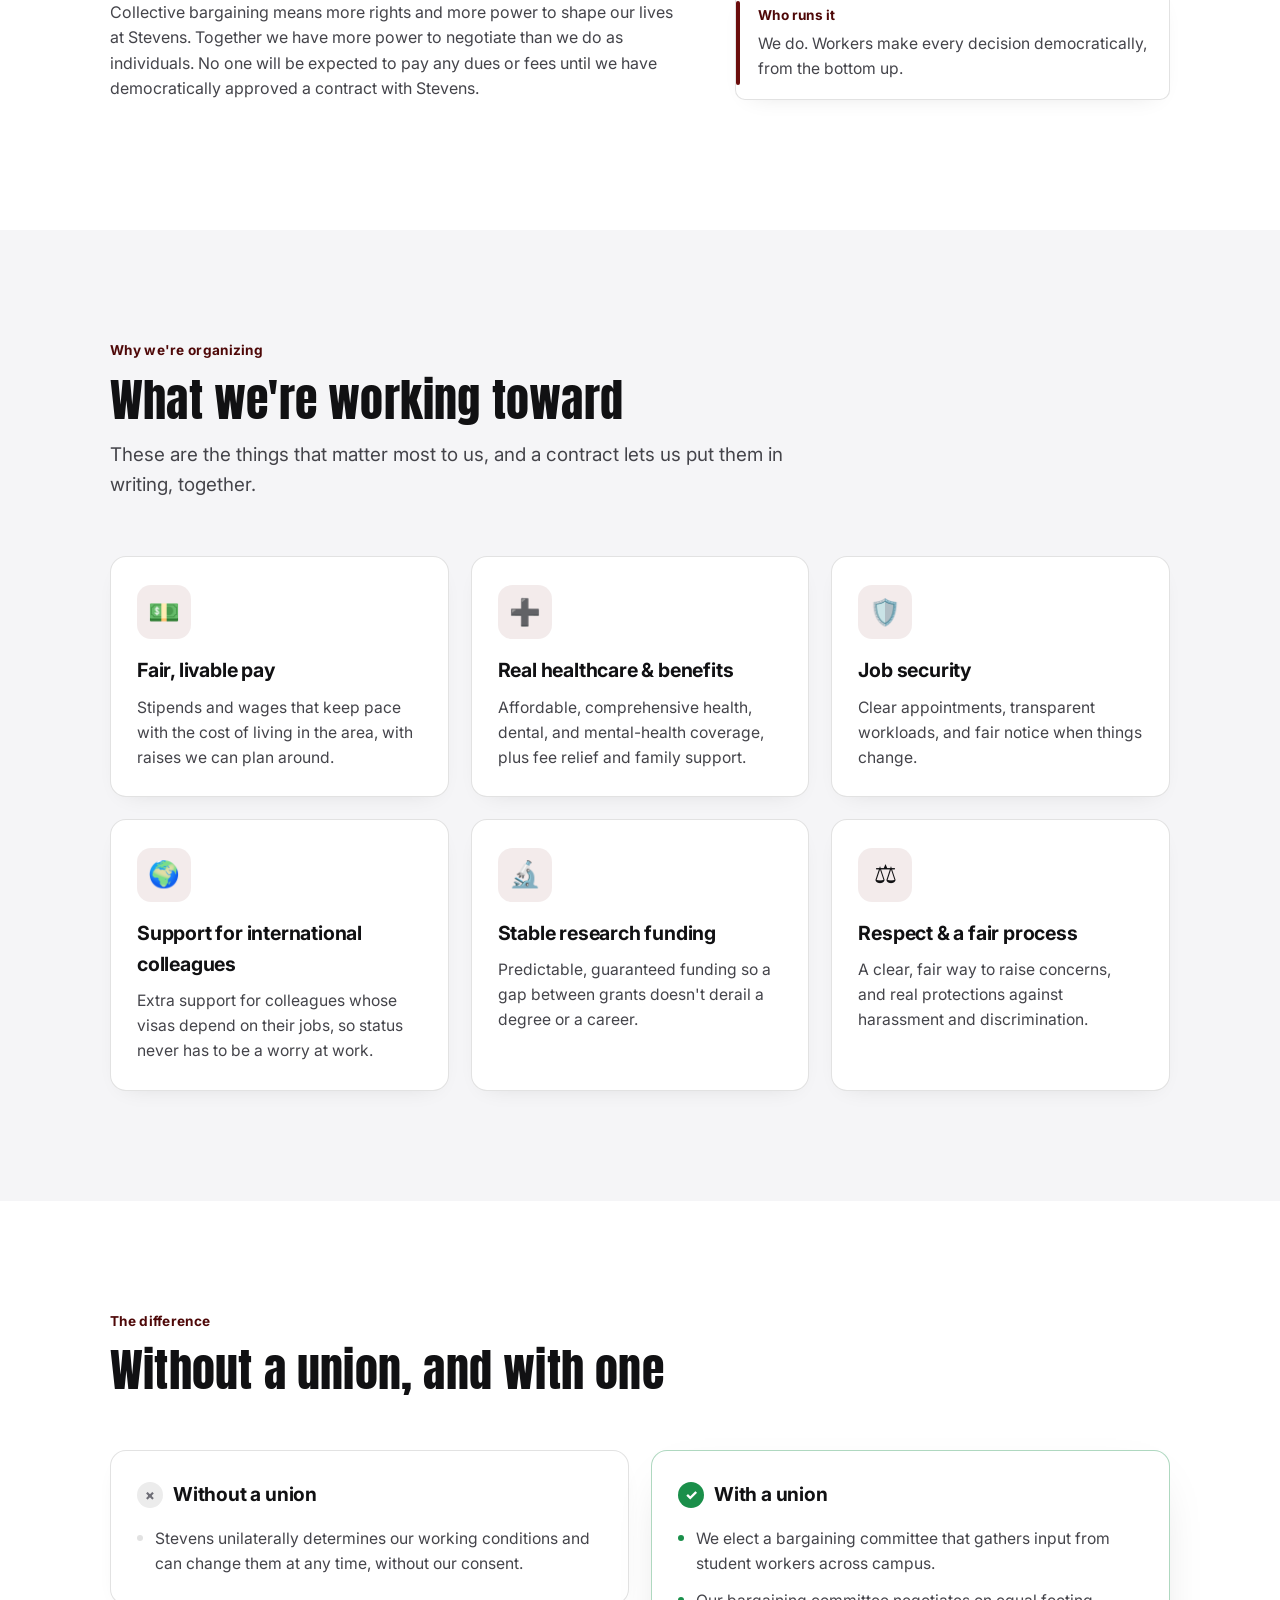
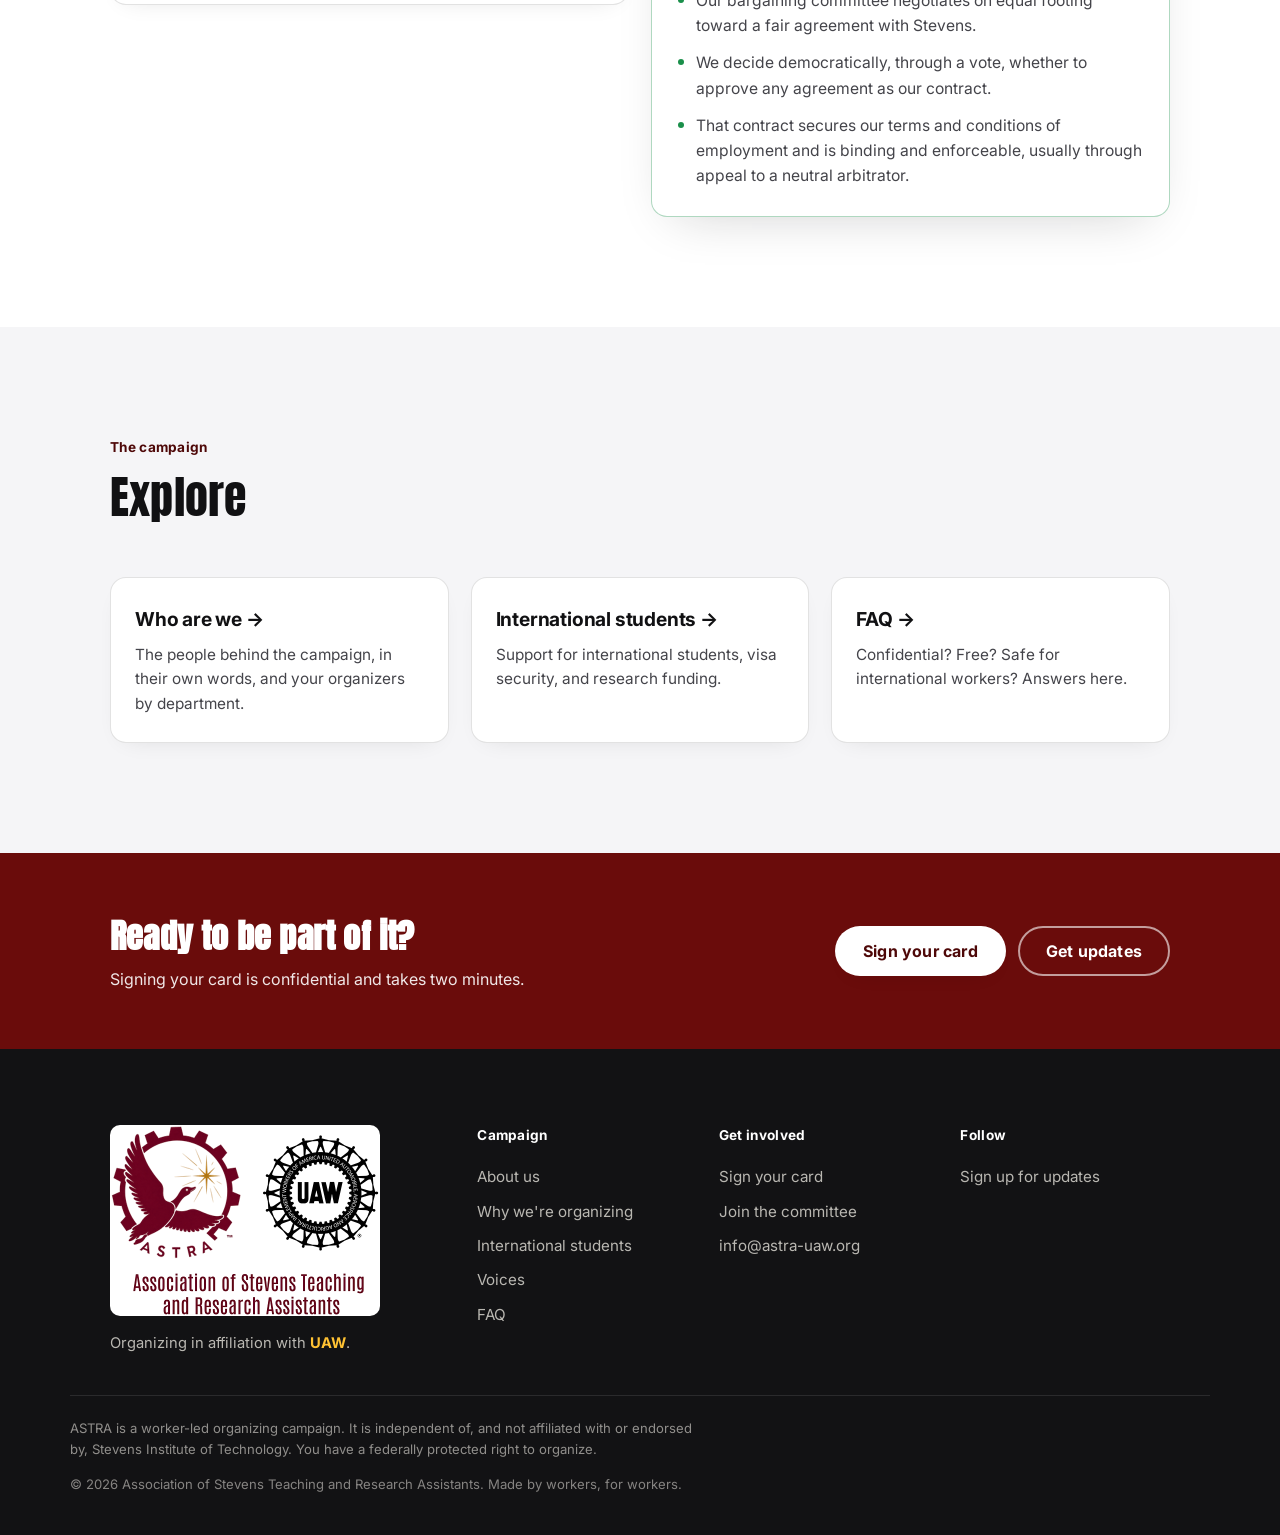
==== commit b915a1a1: "New home headline: Stevens works because we do. Co-Authored-By: Claude Opus 5.5 <noreply@anthropic.c" ====
--- a/index.html
+++ b/index.html
@@ -70,7 +70,7 @@
       <div class="hero__bg" aria-hidden="true"></div>
       <div class="hero__inner container">
         <p class="hero__eyebrow">Association of Stevens Teaching and Research Assistants</p>
-        <h1 class="hero__title">We love what we do.<br />We'd like a&nbsp;<span class="u-mark">say</span>&nbsp;in how it's done.</h1>
+        <h1 class="hero__title">Stevens works because <span class="u-mark">we do</span>.</h1>
         <p class="hero__lede">
           Graduate student workers at Stevens are
           coming together to form a union, so decisions about our pay, benefits,
